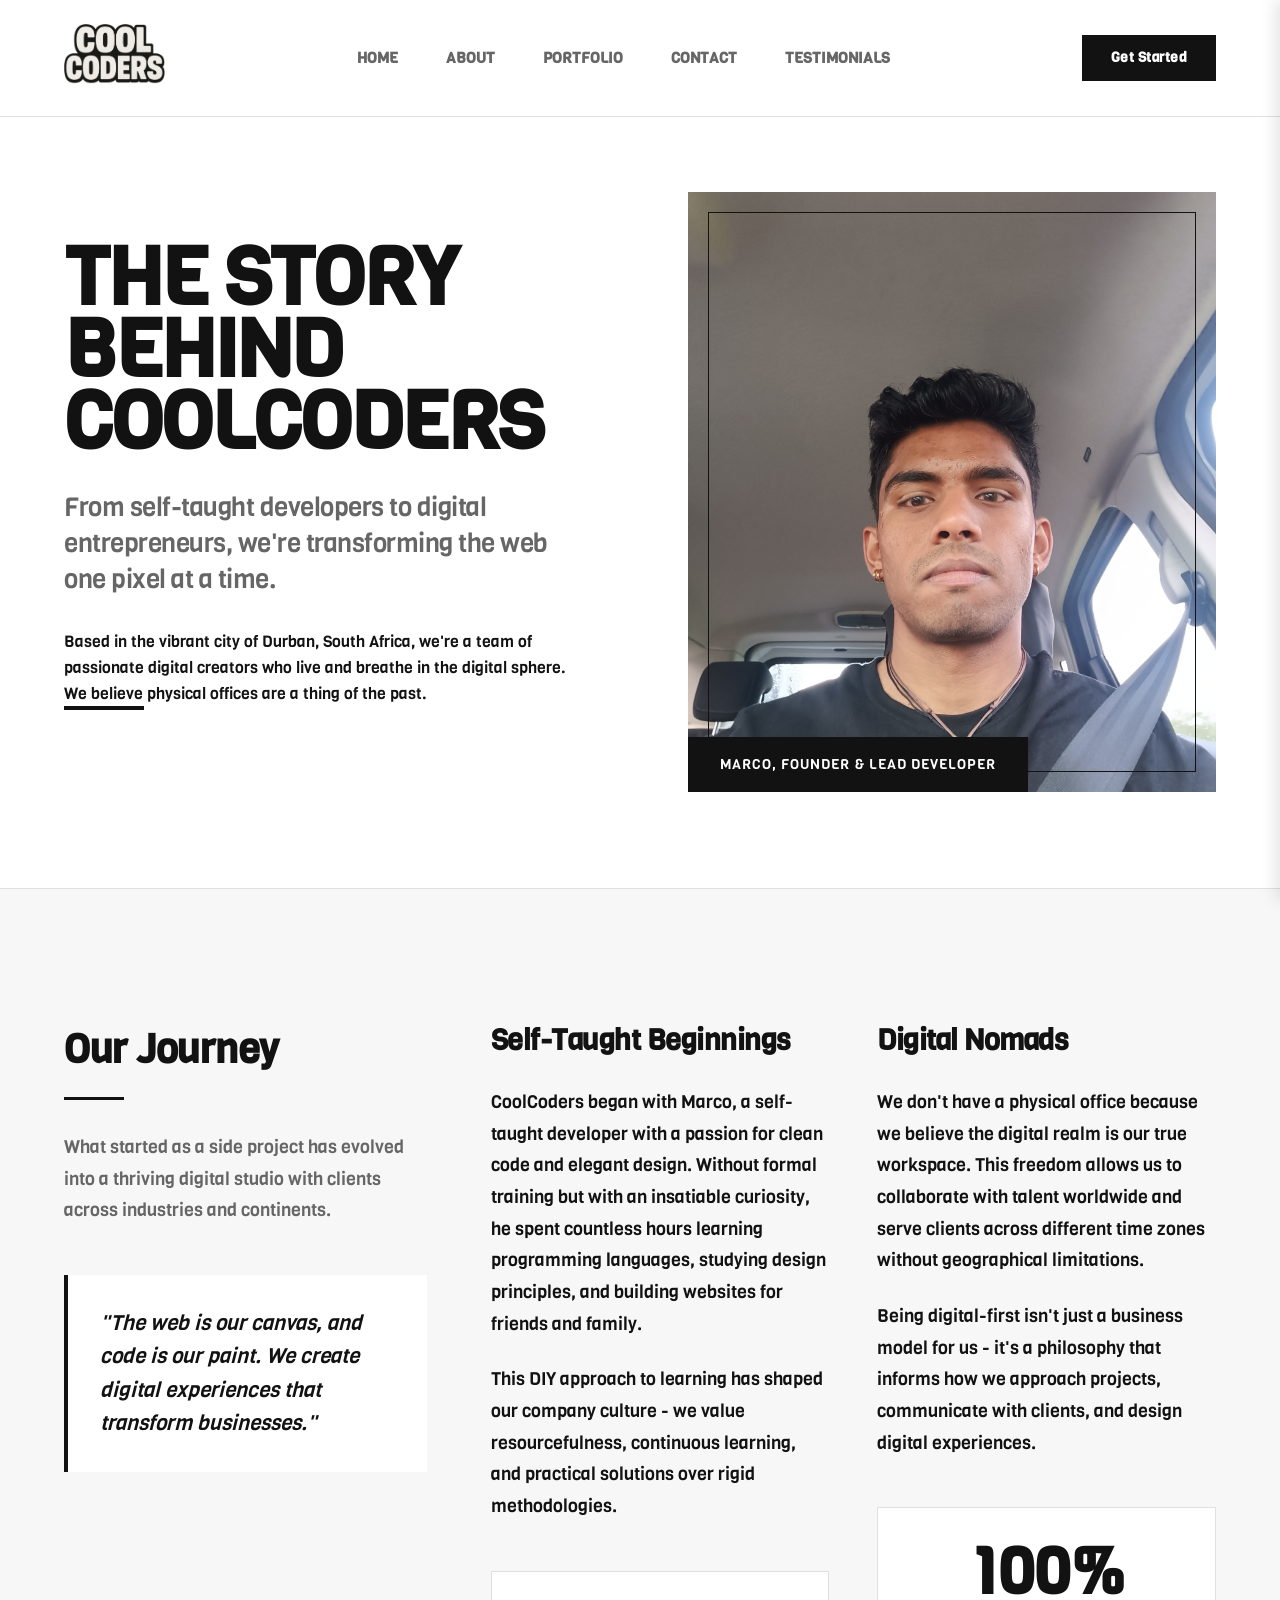
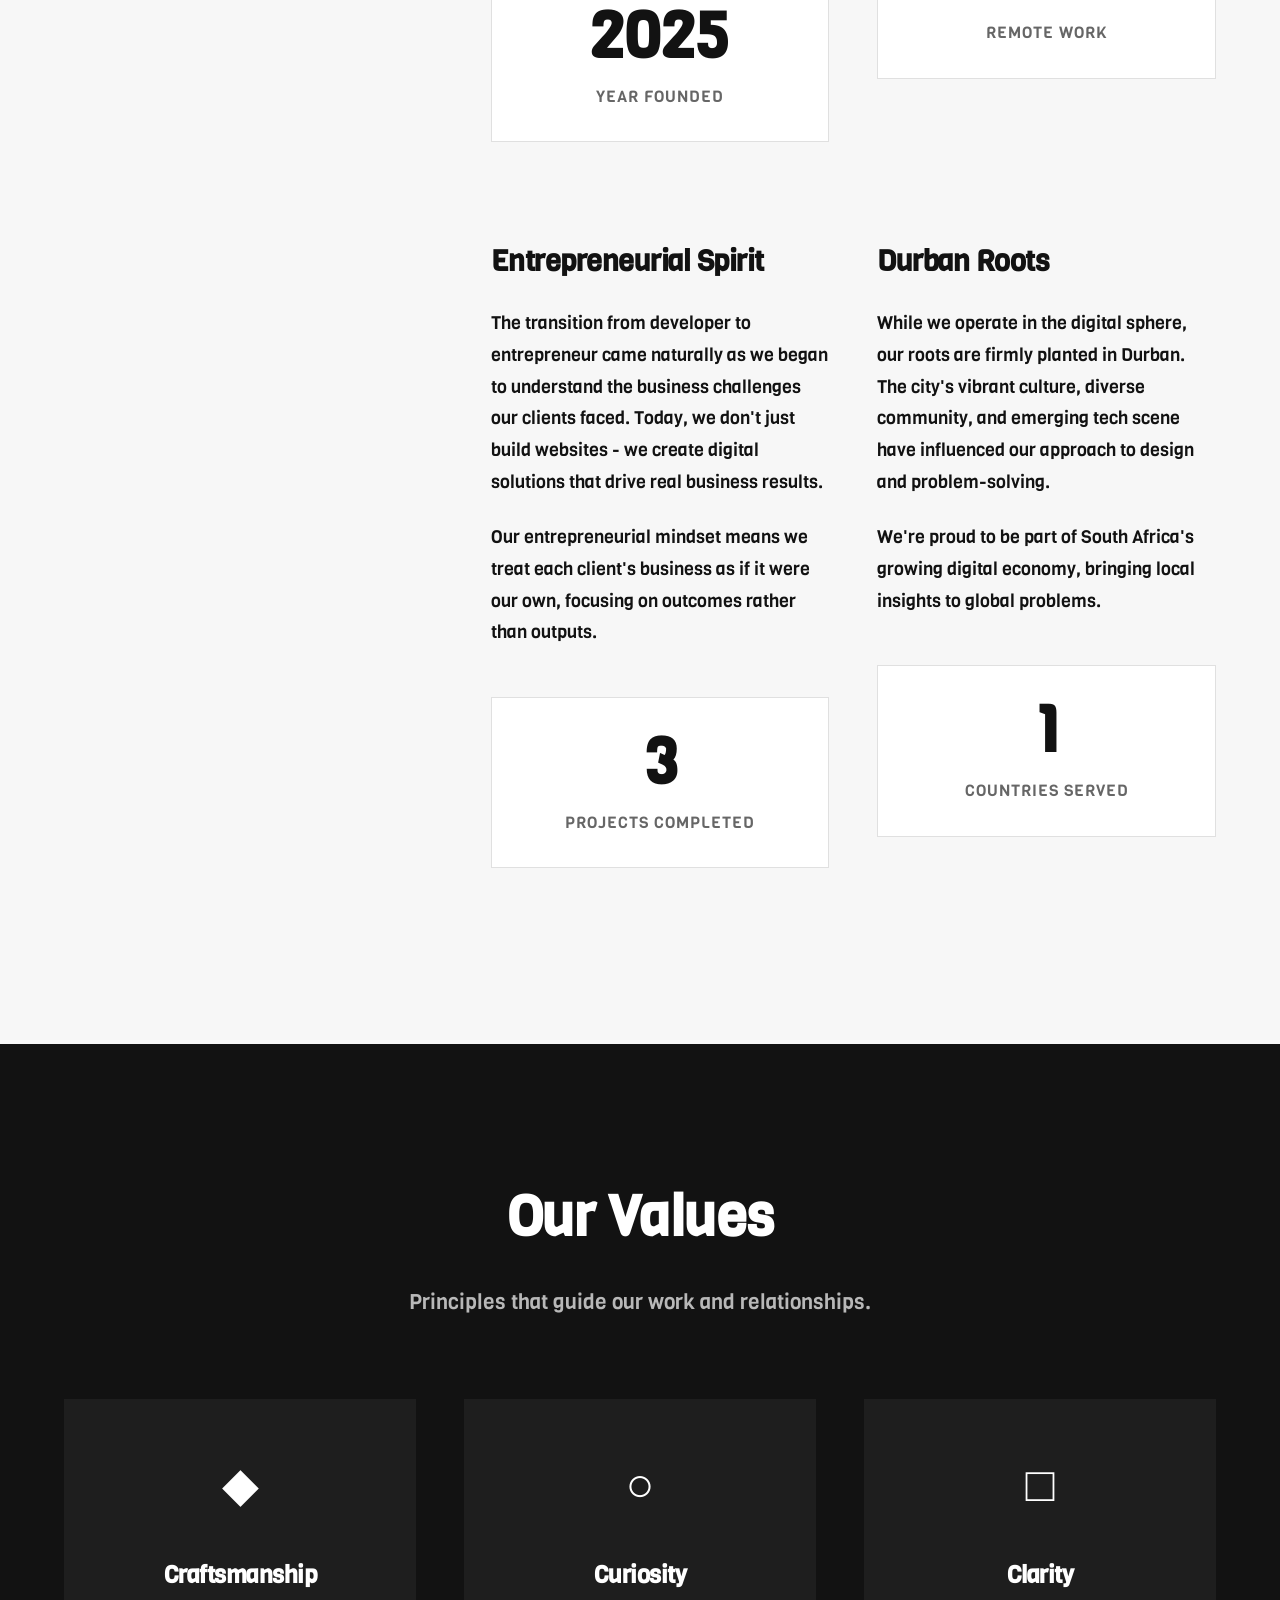
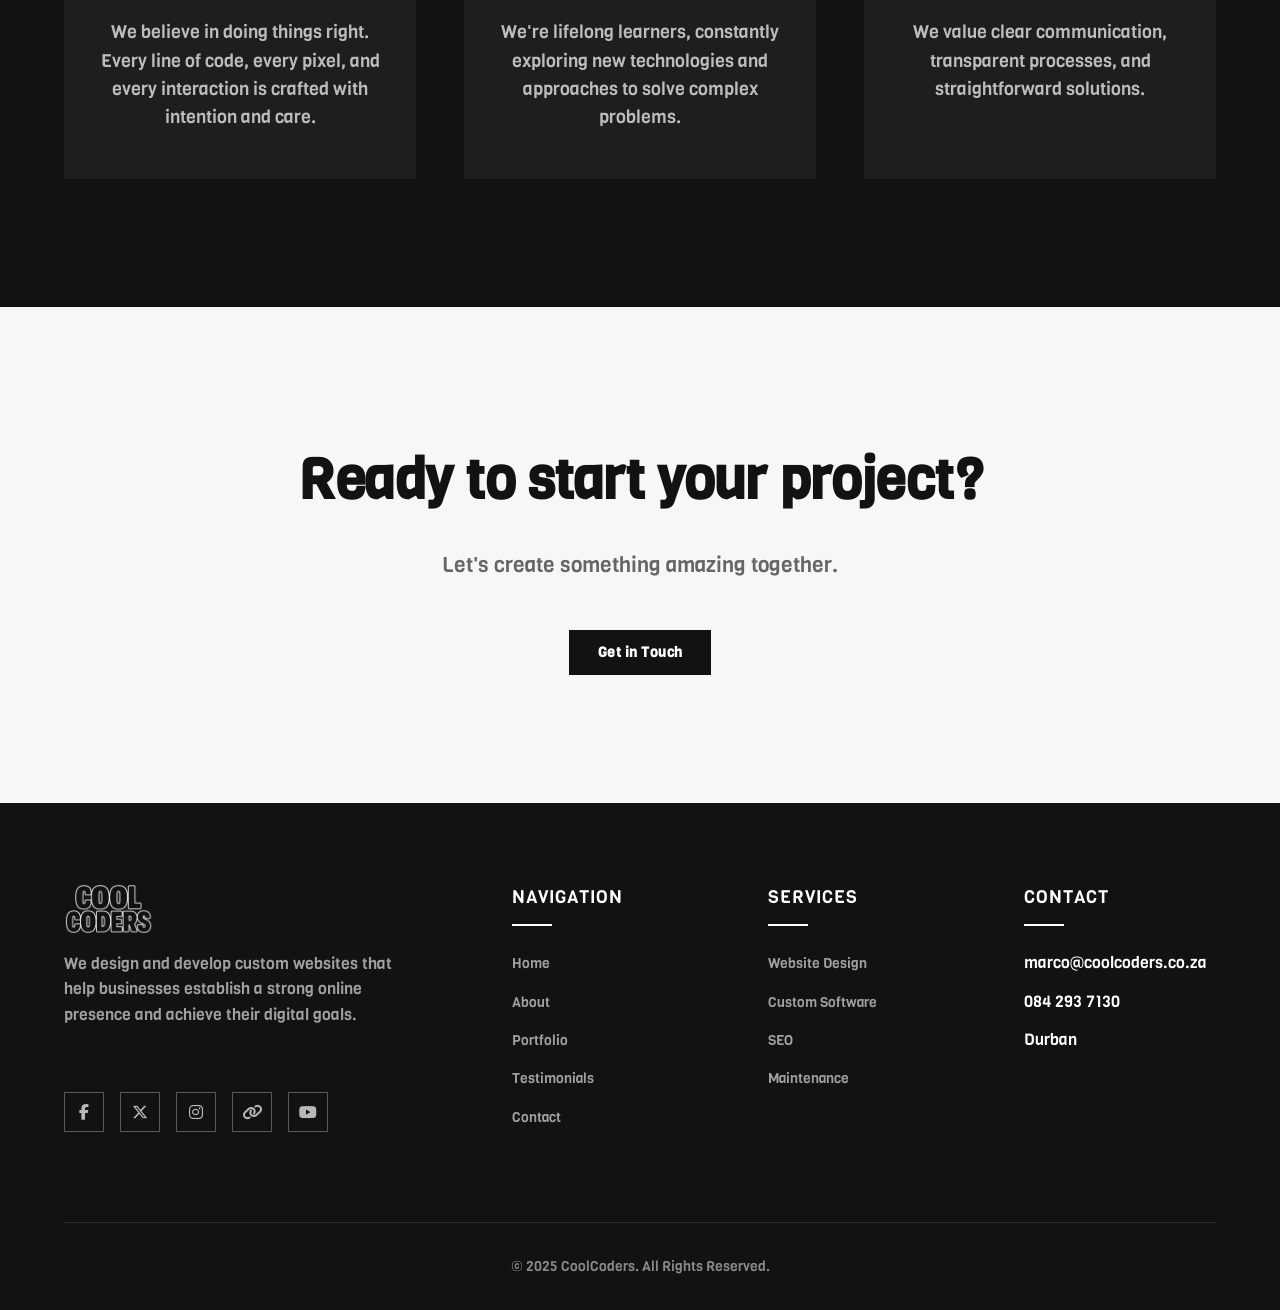
==== about/index.html @ 58405913 "added" ====
<!DOCTYPE html>
<html lang="en">
  <head>
    <link
      rel="stylesheet"
      href="https://cdnjs.cloudflare.com/ajax/libs/font-awesome/6.5.1/css/all.min.css"
    />
    <meta charset="UTF-8" />
    <meta name="viewport" content="width=device-width, initial-scale=1.0" />
    <!-- Title and Meta Tags -->
    <title>Coolcoders | Web Design, Software & Hosting in Durban</title>
    <meta
      name="description"
      content="Coolcoders is a Durban-based tech company offering website design, software development, web testing & hosting. Fast, local, reliable service."
    />
    <meta
      name="keywords"
      content="Durban web design, website developers Durban, software development KwaZulu-Natal, web hosting South Africa, web testing services"
    />

    <!-- Open Graph Tags for Social Sharing -->
    <meta
      property="og:title"
      content="Coolcoders | Web Design, Software & Hosting in Durban"
    />
    <meta
      property="og:description"
      content="Durban's all-in-one digital partner for websites, software, web testing, and reliable hosting. Get started with Coolcoders today."
    />
    <meta property="og:url" content="https://coolcoders.co.za" />
    <meta property="og:type" content="website" />
    <meta property="og:image" content="https://coolcoders.co.za/og-image.jpg" />
    <!-- Replace with actual image -->
    <link rel="stylesheet" href="/styles/about.css" />
    <link rel="stylesheet" href="/styles/navbar.css" />
    <link rel="preconnect" href="https://fonts.googleapis.com" />
    <link rel="preconnect" href="https://fonts.gstatic.com" crossorigin />
    <link
      href="https://fonts.googleapis.com/css2?family=Bungee+Tint&family=Michroma&family=Tourney:ital,wght@0,100..900;1,100..900&family=Viga&display=swap"
      rel="stylesheet"
    />
    <!-- JSON-LD Structured Data (Local Business Schema) -->
    <script type="application/ld+json">
      {
        "@context": "https://schema.org",
        "@type": "LocalBusiness",
        "name": "Coolcoders",
        "url": "https://www.coolcoders.co.za",
        "logo": "https://www.coolcoders.co.za/images/logo4.png",
        "image": "https://www.coolcoders.co.za/images/logo4.png",
        "description": "Coolcoders is a Durban-based digital agency offering web design, software development, web testing, and hosting services.",
        "address": {
          "@type": "PostalAddress",
          "addressLocality": "Durban",
          "addressRegion": "KwaZulu-Natal",
          "addressCountry": "ZA"
        },
        "contactPoint": {
          "@type": "ContactPoint",
          "telephone": "+27 84 293 7130",
          "contactType": "customer support"
        },
        "sameAs": [
          "https://www.facebook.com/coolcoders",
          "https://www.instagram.com/coolcoders"
        ]
      }
    </script>
  </head>
  <body class="tourney-section">
    <!-- Header -->
    <header>
      <div class="container">
        <nav>
          <a href="/">
            <img src="/images/logo_new.png" height="60px" width="auto" alt="" />
          </a>
          <ul class="nav-links">
            <li><a href="/">HOME</a></li>
            <li><a href="/about/">ABOUT</a></li>
            <li><a href="/portfolio/">PORTFOLIO</a></li>
            <li><a href="/contact/">CONTACT</a></li>
            <li><a href="/testimonials">TESTIMONIALS</a></li>
          </ul>
          <a href="/contact" class="btn">Get Started</a>
          <button class="mobile-nav-toggle" aria-label="Toggle navigation">
            <div class="hamburger">
              <span></span>
              <span></span>
              <span></span>
            </div>
          </button>
        </nav>
      </div>
      <div class="mobile-nav">
        <div class="mobile-nav-header">
          <img src="/images/logo_new.png" height="60px" width="auto" alt="" />
          <button
            class="mobile-nav-close"
            aria-label="Close navigation"
          ></button>
        </div>
        <ul class="mobile-nav-links">
          <li><a href="/">Home</a></li>
          <li><a href="/about/">About</a></li>
          <li><a href="/portfolio/">Portfolio</a></li>
          <li><a href="/contact/">Contact</a></li>
          <li><a href="/testimonials">Testimonials</a></li>
        </ul>
        <a href="/contact" class="btn">Get Started</a>
      </div>
      <div class="overlay"></div>
    </header>

    <!-- About Hero Section -->
    <section class="about-hero">
      <div class="container">
        <div class="about-hero-content">
          <div class="about-heading">
            <h1>The Story Behind CoolCoders</h1>
            <p class="about-intro">
              From self-taught developers to digital entrepreneurs, we're
              transforming the web one pixel at a time.
            </p>
            <p>
              Based in the vibrant city of Durban, South Africa, we're a team of
              passionate digital creators who live and breathe in the digital
              sphere. We believe physical offices are a thing of the past.
            </p>
          </div>
          <div class="about-image">
            <img src="/images/five.jpg" alt="Marco, founder of CoolCoders" />
            <div class="about-image-caption">
              Marco, Founder & Lead Developer
            </div>
          </div>
        </div>
      </div>
    </section>

    <!-- Story Section -->
    <section class="story">
      <div class="container">
        <div class="story-container">
          <div class="story-sidebar">
            <h2 class="sidebar-heading">Our Journey</h2>
            <p class="sidebar-text">
              What started as a side project has evolved into a thriving digital
              studio with clients across industries and continents.
            </p>
            <div class="sidebar-quote">
              "The web is our canvas, and code is our paint. We create digital
              experiences that transform businesses."
            </div>
          </div>
          <div class="story-content">
            <div class="story-block">
              <h3>Self-Taught Beginnings</h3>
              <p>
                CoolCoders began with Marco, a self-taught developer with a
                passion for clean code and elegant design. Without formal
                training but with an insatiable curiosity, he spent countless
                hours learning programming languages, studying design
                principles, and building websites for friends and family.
              </p>
              <p>
                This DIY approach to learning has shaped our company culture -
                we value resourcefulness, continuous learning, and practical
                solutions over rigid methodologies.
              </p>
              <div class="story-stat">
                <div class="stat-number">2025</div>
                <div class="stat-label">Year Founded</div>
              </div>
            </div>
            <div class="story-block">
              <h3>Digital Nomads</h3>
              <p>
                We don't have a physical office because we believe the digital
                realm is our true workspace. This freedom allows us to
                collaborate with talent worldwide and serve clients across
                different time zones without geographical limitations.
              </p>
              <p>
                Being digital-first isn't just a business model for us - it's a
                philosophy that informs how we approach projects, communicate
                with clients, and design digital experiences.
              </p>
              <div class="story-stat">
                <div class="stat-number">100%</div>
                <div class="stat-label">Remote Work</div>
              </div>
            </div>
            <div class="story-block">
              <h3>Entrepreneurial Spirit</h3>
              <p>
                The transition from developer to entrepreneur came naturally as
                we began to understand the business challenges our clients
                faced. Today, we don't just build websites - we create digital
                solutions that drive real business results.
              </p>
              <p>
                Our entrepreneurial mindset means we treat each client's
                business as if it were our own, focusing on outcomes rather than
                outputs.
              </p>
              <div class="story-stat">
                <div class="stat-number">3</div>
                <div class="stat-label">Projects Completed</div>
              </div>
            </div>
            <div class="story-block">
              <h3>Durban Roots</h3>
              <p>
                While we operate in the digital sphere, our roots are firmly
                planted in Durban. The city's vibrant culture, diverse
                community, and emerging tech scene have influenced our approach
                to design and problem-solving.
              </p>
              <p>
                We're proud to be part of South Africa's growing digital
                economy, bringing local insights to global problems.
              </p>
              <div class="story-stat">
                <div class="stat-number">1</div>
                <div class="stat-label">Countries Served</div>
              </div>
            </div>
          </div>
        </div>
      </div>
    </section>

    <!-- Team Section -->
    <!--     <section class="team">
      <div class="container">
        <div class="team-header">
          <h2>Meet Our Team</h2>
          <p>The creative minds behind our digital solutions.</p>
        </div>
        <div class="team-grid">
          <div class="team-member">
            <div class="member-image">
              <img
                src="/images/marco2.png"
                alt="Marco - Founder & Lead Developer"
              />
            </div>
            <h3 class="member-name">Marco</h3>
            <p class="member-role">Founder & Lead Developer</p>
            <p class="member-bio">
              A self-taught developer with a passion for clean code and
              minimalist design. Marco started coding at 16 and never looked
              back. When not building websites, he's exploring new technologies
              or mentoring aspiring developers.
            </p>
          </div>
          <div class="team-member">
            <div class="member-image">
              <img src="/images/girl.png" alt="Sarah - Design Director" />
            </div>
            <h3 class="member-name">Sarah AI</h3>
            <p class="member-role">Design Director</p>
            <p class="member-bio">
              With a background in print design and typography, Sarah brings
              editorial sensibilities to our digital projects. She believes that
              good design should be invisible and focuses on creating intuitive
              user experiences.
            </p>
          </div>
          <div class="team-member">
            <div class="member-image">
              <img src="/images/obo.png" alt="David - Project Manager" />
            </div>
            <h3 class="member-name">David AI</h3>
            <p class="member-role">Project Manager</p>
            <p class="member-bio">
              The organized mind keeping our projects on track. David's
              background in business administration and his technical knowledge
              make him the perfect bridge between our clients and development
              team.
            </p>
          </div>
        </div>
      </div>
    </section> -->

    <!-- Values Section -->
    <section class="values">
      <div class="container">
        <div class="values-header">
          <h2>Our Values</h2>
          <p>Principles that guide our work and relationships.</p>
        </div>
        <div class="values-grid">
          <div class="value-card">
            <div class="value-icon">◆</div>
            <h3 class="value-title">Craftsmanship</h3>
            <p class="value-desc">
              We believe in doing things right. Every line of code, every pixel,
              and every interaction is crafted with intention and care.
            </p>
          </div>
          <div class="value-card">
            <div class="value-icon">○</div>
            <h3 class="value-title">Curiosity</h3>
            <p class="value-desc">
              We're lifelong learners, constantly exploring new technologies and
              approaches to solve complex problems.
            </p>
          </div>
          <div class="value-card">
            <div class="value-icon">□</div>
            <h3 class="value-title">Clarity</h3>
            <p class="value-desc">
              We value clear communication, transparent processes, and
              straightforward solutions.
            </p>
          </div>
        </div>
      </div>
    </section>

    <!-- Contact CTA Section -->
    <section class="contact-cta">
      <div class="container">
        <h2>Ready to start your project?</h2>
        <p>Let's create something amazing together.</p>
        <a href="/contact/" class="btn">Get in Touch</a>
      </div>
    </section>

    <!-- Footer - Magazine Style -->
    <footer>
      <div class="container">
        <div class="footer-container">
          <div class="footer-about">
            <img
              src="/images/logo_new_alt.png"
              height="60px"
              width="auto"
              alt=""
            />
            <p>
              We design and develop custom websites that help businesses
              establish a strong online presence and achieve their digital
              goals.
            </p>
            <div class="social-links">
              <div class="social-links">
                <a
                  href="https://www.facebook.com/profile.php?id=61576913840290"
                  class="social-icon"
                >
                  <i class="fab fa-facebook-f"></i>
                </a>
                <a href="https://x.com/cool_coders" class="social-icon">
                  <i class="fab fa-x-twitter"></i>
                </a>
                <a
                  href="https://www.instagram.com/coolcoders.co.za/"
                  class="social-icon"
                >
                  <i class="fab fa-instagram"></i>
                </a>
                <a href="https://www.linktr.ee/coolcoders" class="social-icon">
                  <i class="fas fa-link"></i>
                </a>
                <a
                  href="https://www.youtube.com/@coolcoders"
                  class="social-icon"
                >
                  <i class="fab fa-youtube"></i>
                </a>
              </div>
            </div>
          </div>
          <div class="footer-nav">
            <h4 class="footer-heading">Navigation</h4>
            <ul class="footer-links">
              <li><a href="/">Home</a></li>
              <li><a href="/about/">About</a></li>
              <li><a href="/portfolio">Portfolio</a></li>
              <li><a href="/testimonials">Testimonials</a></li>
              <li><a href="/contact">Contact</a></li>
            </ul>
          </div>
          <div class="footer-services">
            <h4 class="footer-heading">Services</h4>
            <ul class="footer-links">
              <li><a href="/">Website Design</a></li>
              <li><a href="/">Custom Software</a></li>
              <li><a href="/">SEO</a></li>
              <li><a href="/">Maintenance</a></li>
            </ul>
          </div>
          <div class="footer-contact">
            <h4 class="footer-heading">Contact</h4>
            <ul class="footer-links">
              <li>marco@coolcoders.co.za</li>
              <li>084 293 7130</li>
              <li>Durban</li>
            </ul>
          </div>
        </div>
        <div class="copyright">
          &copy; 2025 CoolCoders. All Rights Reserved.
        </div>
      </div>
    </footer>
    <script src="/scripts/navbar.js"></script>
  </body>
</html>
---- styles/about.css ----
:root {
  --black: #121212;
  --dark-gray: #222222;
  --medium-gray: #666666;
  --light-gray: #e0e0e0;
  --off-white: #f7f7f7;
  --white: #ffffff;
  --accent: #333333;
}

.tourney-section {
  font-family: "Viga", sans-serif;
  font-optical-sizing: auto;
  font-weight: 400; /* Example weight */
  font-style: normal;
  font-variation-settings: "wdth" 100;
}

* {
  margin: 0;
  padding: 0;
  box-sizing: border-box;
}

body {
  background-color: var(--white);
  color: var(--black);
  line-height: 1.6;
  font-weight: 400;
}

.container {
  width: 90%;
  max-width: 1300px;
  margin: 0 auto;
}

/* Typography */
h1,
h2,
h3,
h4,
h5,
h6 {
  font-weight: 700;
  letter-spacing: -0.5px;
}

/* Header Styles */
header {
  padding: 1.5rem 0;
  background-color: var(--white);
  position: fixed;
  width: 100%;
  top: 0;
  z-index: 1000;
  border-bottom: 1px solid var(--light-gray);
}

nav {
  display: flex;
  justify-content: space-between;
  align-items: center;
}

.logo {
  font-size: 1.8rem;
  font-weight: 600;
  color: var(--black);
  text-decoration: none;
  letter-spacing: -1px;
}

.logo span {
  color: var(--medium-gray);
}

.nav-links {
  display: flex;
  list-style: none;
  gap: 3rem;
}

.nav-links a {
  text-decoration: none;
  color: var(--medium-gray);
  font-weight: 600;
  font-size: 0.95rem;
  transition: color 0.2s;
}

.nav-links a:hover {
  color: var(--black);
}

.btn {
  display: inline-block;
  padding: 0.7rem 1.8rem;
  background-color: var(--black);
  color: var(--white);
  border: none;
  font-size: 0.9rem;
  letter-spacing: 0.5px;
  cursor: pointer;
  font-weight: 600;
  transition: all 0.3s;
  text-decoration: none;
}

.btn:hover {
  background-color: var(--dark-gray);
}

/* About Hero Section */
.about-hero {
  padding: 12rem 0 6rem;
  background-color: var(--white);
  border-bottom: 1px solid var(--light-gray);
}

.about-hero-content {
  display: grid;
  grid-template-columns: 1fr 1fr;
  gap: 6rem;
  align-items: center;
}

.about-heading {
  position: relative;
}

.about-heading h1 {
  font-size: 5rem;
  line-height: 0.9;
  margin-bottom: 2rem;
  letter-spacing: -2px;
  text-transform: uppercase;
}

.about-heading:after {
  content: "";
  display: block;
  width: 80px;
  height: 4px;
  background-color: var(--black);
  margin-bottom: 2rem;
}

.about-intro {
  font-size: 1.6rem;
  font-weight: 500;
  color: var(--medium-gray);
  margin-bottom: 2rem;
  line-height: 1.4;
  letter-spacing: -0.5px;
}

.about-image {
  width: 100%;
  height: 600px;
  background-color: var(--light-gray);
  position: relative;
}

.about-image img {
  width: 100%;
  height: 100%;
  object-fit: cover;
}

.about-image:before {
  content: "";
  position: absolute;
  top: 20px;
  right: 20px;
  bottom: 20px;
  left: 20px;
  border: 1px solid var(--black);
  z-index: 1;
  pointer-events: none;
}

.about-image-caption {
  position: absolute;
  bottom: 0;
  left: 0;
  background-color: var(--black);
  color: var(--white);
  padding: 1rem 2rem;
  font-size: 0.9rem;
  letter-spacing: 1px;
  text-transform: uppercase;
}

/* Story Section */
.story {
  padding: 8rem 0;
  background-color: var(--off-white);
}

.story-container {
  display: grid;
  grid-template-columns: 1fr 2fr;
  gap: 4rem;
}

.story-sidebar {
  position: relative;
}

.sidebar-heading {
  font-size: 2.5rem;
  margin-bottom: 2rem;
  position: relative;
}

.sidebar-heading:after {
  content: "";
  display: block;
  width: 60px;
  height: 3px;
  background-color: var(--black);
  margin-top: 1rem;
}

.sidebar-text {
  font-size: 1.1rem;
  color: var(--medium-gray);
  line-height: 1.8;
}

.sidebar-quote {
  margin-top: 3rem;
  padding: 2rem;
  background-color: var(--white);
  border-left: 4px solid var(--black);
  font-size: 1.3rem;
  font-style: italic;
  line-height: 1.6;
  position: relative;
}

.sidebar-quote:before {
  content: "";
  position: absolute;
  top: -0.5rem;
  left: 1rem;
  font-size: 5rem;
  color: var(--light-gray);
  font-family: "Viga", sans-serif;
  line-height: 1;
}

.story-content {
  display: grid;
  grid-template-columns: 1fr 1fr;
  gap: 3rem;
}

.story-block {
  margin-bottom: 3rem;
}

.story-block h3 {
  font-size: 1.8rem;
  margin-bottom: 1.5rem;
  letter-spacing: -0.5px;
}

.story-block p {
  font-size: 1.1rem;
  line-height: 1.8;
  margin-bottom: 1.5rem;
}

.story-stat {
  margin-top: 3rem;
  text-align: center;
  padding: 2rem;
  border: 1px solid var(--light-gray);
  background-color: var(--white);
}

.stat-number {
  font-size: 4rem;
  font-weight: 800;
  color: var(--black);
  line-height: 1;
  margin-bottom: 1rem;
}

.stat-label {
  font-size: 1rem;
  text-transform: uppercase;
  letter-spacing: 1px;
  color: var(--medium-gray);
}

/* Team Section */
.team {
  padding: 8rem 0;
  background-color: var(--white);
}

.team-header {
  text-align: center;
  margin-bottom: 5rem;
}

.team-header h2 {
  font-size: 3.5rem;
  margin-bottom: 1.5rem;
  letter-spacing: -1px;
}

.team-header p {
  font-size: 1.3rem;
  color: var(--medium-gray);
  max-width: 700px;
  margin: 0 auto;
}

.team-grid {
  display: grid;
  grid-template-columns: repeat(auto-fit, minmax(300px, 1fr));
  gap: 4rem;
}

.team-member {
  position: relative;
}

.member-image {
  width: 100%;
  height: 450px;
  background-color: var(--light-gray);
  margin-bottom: 2rem;
  position: relative;
}

.member-image img {
  width: 100%;
  height: 100%;
  object-fit: cover;
}

.member-name {
  font-size: 1.8rem;
  margin-bottom: 0.5rem;
}

.member-role {
  font-size: 1rem;
  color: var(--medium-gray);
  text-transform: uppercase;
  letter-spacing: 1px;
  margin-bottom: 1.5rem;
}

.member-bio {
  font-size: 1.1rem;
  color: var(--medium-gray);
  line-height: 1.6;
}

/* Values Section */
.values {
  padding: 8rem 0;
  background-color: var(--black);
  color: var(--white);
}

.values-header {
  text-align: center;
  margin-bottom: 5rem;
}

.values-header h2 {
  font-size: 3.5rem;
  color: var(--white);
  margin-bottom: 1.5rem;
}

.values-header p {
  color: rgba(255, 255, 255, 0.7);
  font-size: 1.3rem;
  max-width: 700px;
  margin: 0 auto;
}

.values-grid {
  display: grid;
  grid-template-columns: repeat(3, 1fr);
  gap: 3rem;
}

.value-card {
  text-align: center;
  padding: 3rem 2rem;
  background-color: rgba(255, 255, 255, 0.05);
  transition: transform 0.3s;
}

.value-card:hover {
  transform: translateY(-10px);
}

.value-icon {
  font-size: 3rem;
  margin-bottom: 2rem;
}

.value-title {
  font-size: 1.5rem;
  color: var(--white);
  margin-bottom: 1.5rem;
}

.value-desc {
  color: rgba(255, 255, 255, 0.7);
  font-size: 1.1rem;
  line-height: 1.6;
}

/* Contact CTA */
.contact-cta {
  padding: 8rem 0;
  background-color: var(--off-white);
  text-align: center;
}

.contact-cta h2 {
  font-size: 3.5rem;
  margin-bottom: 1.5rem;
}

.contact-cta p {
  font-size: 1.3rem;
  color: var(--medium-gray);
  max-width: 700px;
  margin: 0 auto 3rem;
}

/* Footer */
footer {
  background-color: var(--black);
  color: var(--white);
  padding: 5rem 0 2rem;
}

.footer-container {
  display: grid;
  grid-template-columns: 2fr 1fr 1fr 1fr;
  gap: 4rem;
}

.footer-logo {
  font-size: 1.8rem;
  font-weight: 600;
  color: var(--white);
  margin-bottom: 1.5rem;
  display: inline-block;
  text-decoration: none;
  letter-spacing: -1px;
}

.footer-logo span {
  color: var(--light-gray);
}

.footer-about p {
  color: rgba(255, 255, 255, 0.6);
  margin-bottom: 1.5rem;
  max-width: 350px;
}

.footer-heading {
  font-size: 1.1rem;
  margin-bottom: 1.5rem;
  color: var(--white);
  font-weight: 500;
  text-transform: uppercase;
  letter-spacing: 1px;
  position: relative;
}

.footer-heading:after {
  content: "";
  display: block;
  width: 40px;
  height: 2px;
  background-color: var(--white);
  margin-top: 0.8rem;
}

.footer-links {
  list-style: none;
}

.footer-links li {
  margin-bottom: 0.8rem;
}

.footer-links a {
  color: rgba(255, 255, 255, 0.6);
  text-decoration: none;
  transition: color 0.2s;
  font-size: 0.9rem;
}

.footer-links a:hover {
  color: var(--white);
}

.social-links {
  display: flex;
  gap: 1rem;
  margin-top: 2rem;
}

.social-icon {
  width: 40px;
  height: 40px;
  border: 1px solid rgba(255, 255, 255, 0.3);
  display: flex;
  align-items: center;
  justify-content: center;
  transition: all 0.3s;
  color: rgba(255, 255, 255, 0.7);
  text-decoration: none;
}

.social-icon:hover {
  background-color: var(--white);
  color: var(--black);
}

.copyright {
  text-align: center;
  margin-top: 5rem;
  padding-top: 2rem;
  border-top: 1px solid rgba(255, 255, 255, 0.1);
  font-size: 0.9rem;
  color: rgba(255, 255, 255, 0.5);
}

/* Responsive styles */
@media (max-width: 1200px) {
  .about-hero-content,
  .story-container {
    grid-template-columns: 1fr;
    gap: 4rem;
  }

  .story-content {
    grid-template-columns: 1fr;
  }

  .values-grid {
    grid-template-columns: 1fr 1fr;
  }
}

@media (max-width: 990px) {
  .about-heading h1 {
    font-size: 4rem;
  }

  .about-intro {
    font-size: 1.4rem;
  }

  .team-grid {
    grid-template-columns: 1fr 1fr;
  }

  .footer-container {
    grid-template-columns: 1fr 1fr;
    gap: 3rem;
  }
}

@media (max-width: 768px) {
  header {
    padding: 1rem 0;
  }

  .nav-links {
    display: none;
  }

  .about-hero {
    padding: 8rem 0 4rem;
  }

  .about-heading h1 {
    font-size: 3.5rem;
  }

  .values-grid {
    grid-template-columns: 1fr;
  }

  .team-grid {
    grid-template-columns: 1fr;
  }

  .story,
  .team,
  .values,
  .contact-cta {
    padding: 4rem 0;
  }

  .footer-container {
    grid-template-columns: 1fr;
    gap: 3rem;
  }
}
---- styles/navbar.css ----
/* Mobile Nav Styles - Enhanced with repositioned elements */
.mobile-nav-toggle {
    display: none;
    background: none;
    border: none;
    cursor: pointer;
    padding: 0;
    z-index: 100;
    position: relative;
  }
  
  .hamburger {
    display: flex;
    flex-direction: column;
    justify-content: space-between;
    width: 30px;
    height: 20px;
  }
  
  .hamburger span {
    display: block;
    height: 2px;
    width: 100%;
    background-color: var(--black);
    transition: all 0.3s ease-in-out;
  }
  
  .nav-active .hamburger span:nth-child(1) {
    transform: rotate(45deg) translate(5px, 6px);
  }
  
  .nav-active .hamburger span:nth-child(2) {
    opacity: 0;
  }
  
  .nav-active .hamburger span:nth-child(3) {
    transform: rotate(-45deg) translate(5px, -6px);
  }
  
  .mobile-nav {
    position: fixed;
    top: 0;
    right: -100%;
    width: 100%; /* Full width */
    height: 100%;
    background-color: var(--white);
    padding: 6rem 2rem 2rem;
    transition: right 0.3s ease-in-out;
    z-index: 1000;
    box-shadow: -5px 0 15px rgba(0, 0, 0, 0.1);
    overflow-y: auto;
  }
  
  .mobile-nav.active {
    right: 0;
  }
  
  .mobile-nav-header {
    position: absolute;
    top: 0;
    left: 0;
    width: 100%;
    padding: 1.5rem 2rem;
    display: flex;
    justify-content: space-between;
    align-items: center;
    border-bottom: 1px solid var(--light-gray);
    background-color: var(--white);
  }
  
  .mobile-nav-logo {
    font-size: 1.8rem;
    font-weight: 600;
    color: var(--black);
    text-decoration: none;
    letter-spacing: -1px;
  }
  
  .mobile-nav-logo span {
    color: var(--medium-gray);
  }
  
  .mobile-nav-close {
    background: none;
    border: none;
    cursor: pointer;
    padding: 0;
    width: 30px;
    height: 30px;
    position: relative;
  }
  
  .mobile-nav-close:before,
  .mobile-nav-close:after {
    content: "";
    position: absolute;
    width: 100%;
    height: 2px;
    background-color: var(--black);
    top: 50%;
    left: 0;
  }
  
  .mobile-nav-close:before {
    transform: rotate(45deg);
  }
  
  .mobile-nav-close:after {
    transform: rotate(-45deg);
  }
  
  .mobile-nav-links {
    list-style: none;
    margin-bottom: 2rem;
    padding-top: 1rem;
  }
  
  .mobile-nav-links li {
    margin-bottom: 0;
  }
  
  .mobile-nav-links li:nth-child(odd) a {
    background-color: var(--off-white);
    color: var(--black);
  }
  
  .mobile-nav-links li:nth-child(even) a {
    background-color: var(--white);
    color: var(--medium-gray);
  }
  
  .mobile-nav-links a {
    text-decoration: none;
    font-weight: 600;
    font-size: 1.5rem;
    display: block;
    padding: 1.2rem 2rem;
    border-bottom: 1px solid var(--light-gray);
    transition: all 0.3s;
    text-transform: uppercase;
    letter-spacing: 1px;
  }
  
  .mobile-nav-links a:hover {
    padding-left: 2.5rem;
    color: var(--black);
  }
  
  .mobile-nav .btn {
    display: block;
    width: 100%;
    text-align: center;
    margin-top: 2rem;
    padding: 1rem;
    font-size: 1.1rem;
  }
  
  .overlay {
    position: fixed;
    top: 0;
    left: 0;
    width: 100%;
    height: 100%;
    background-color: rgba(0, 0, 0, 0.5);
    z-index: 999;
    opacity: 0;
    visibility: hidden;
    transition: all 0.3s ease-in-out;
  }
  
  .overlay.active {
    opacity: 1;
    visibility: visible;
  }
  
  body.no-scroll {
    overflow: hidden;
  }
  
  /* Update responsive styles */
  @media (max-width: 768px) {
    .mobile-nav-toggle {
      display: block;
    }
    
    .nav-links, 
    header .btn {
      display: none;
    }
    
    nav {
      justify-content: space-between;
    }
  }
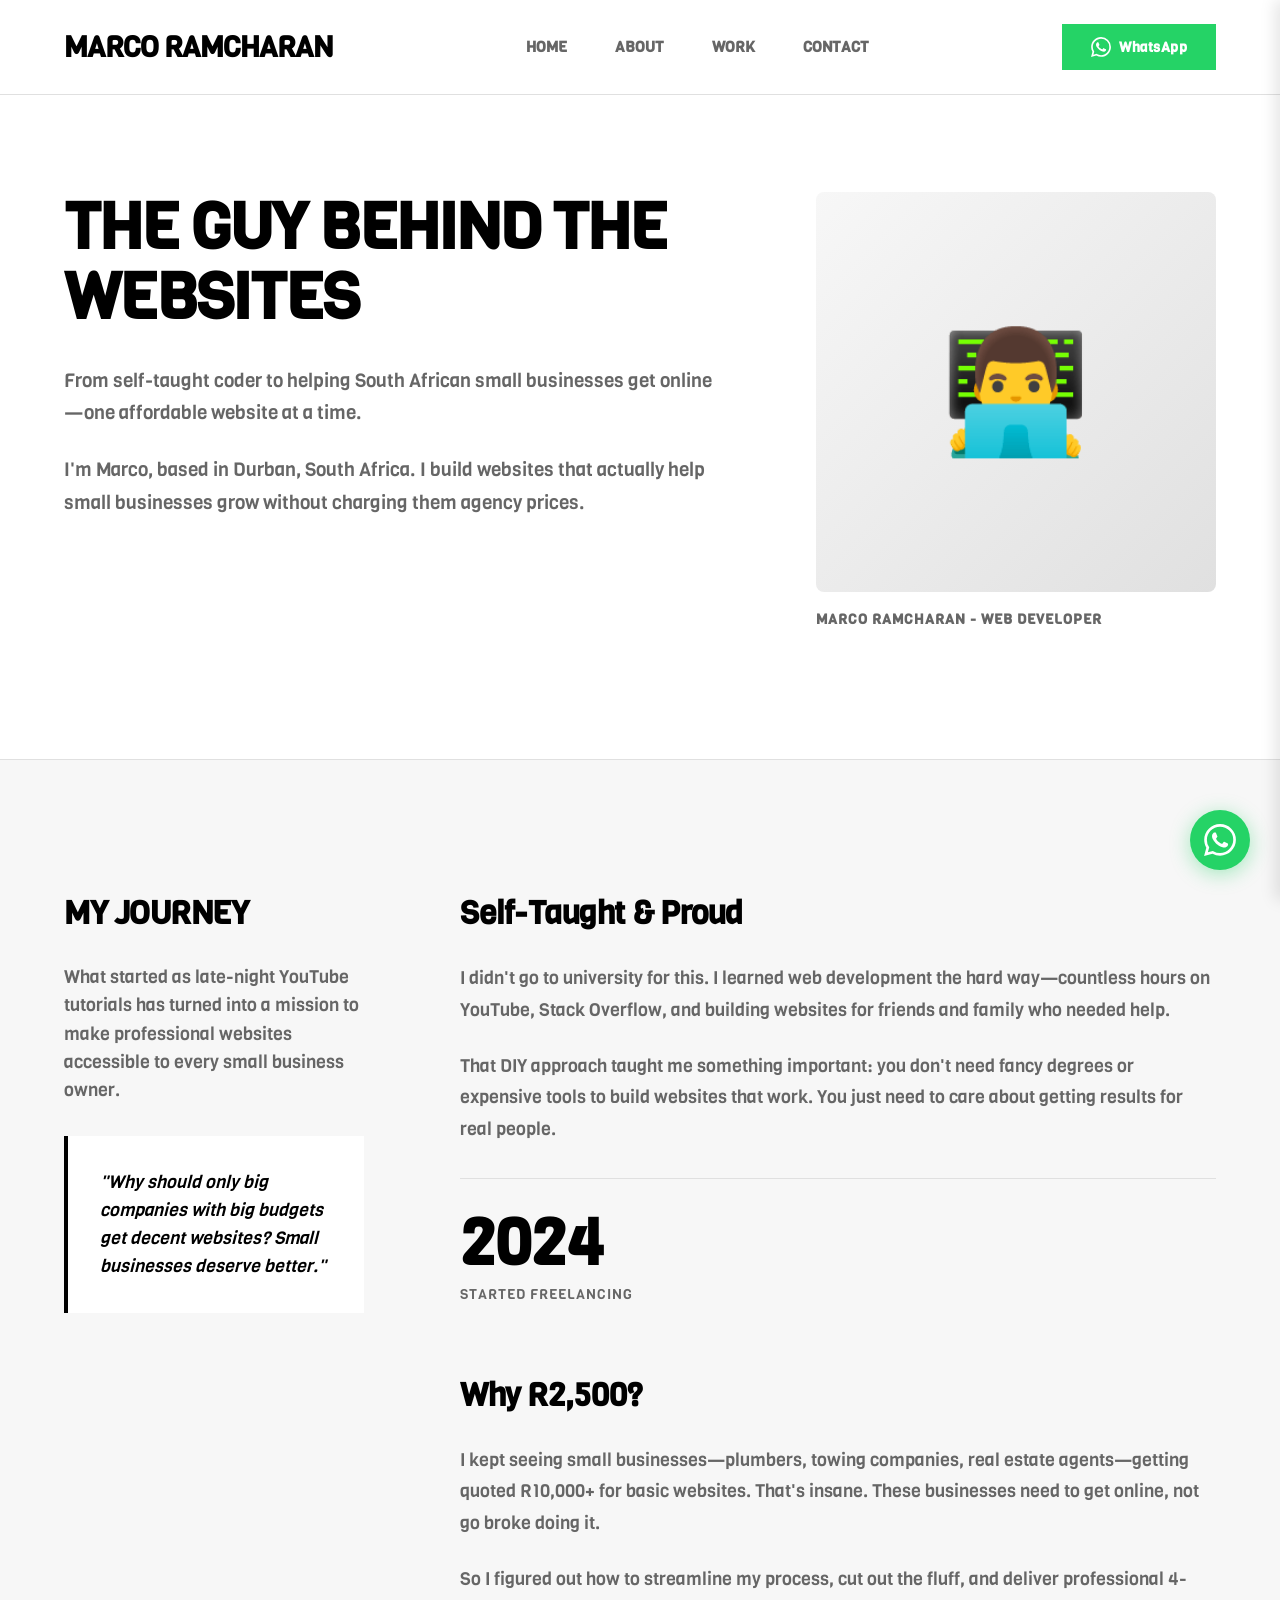
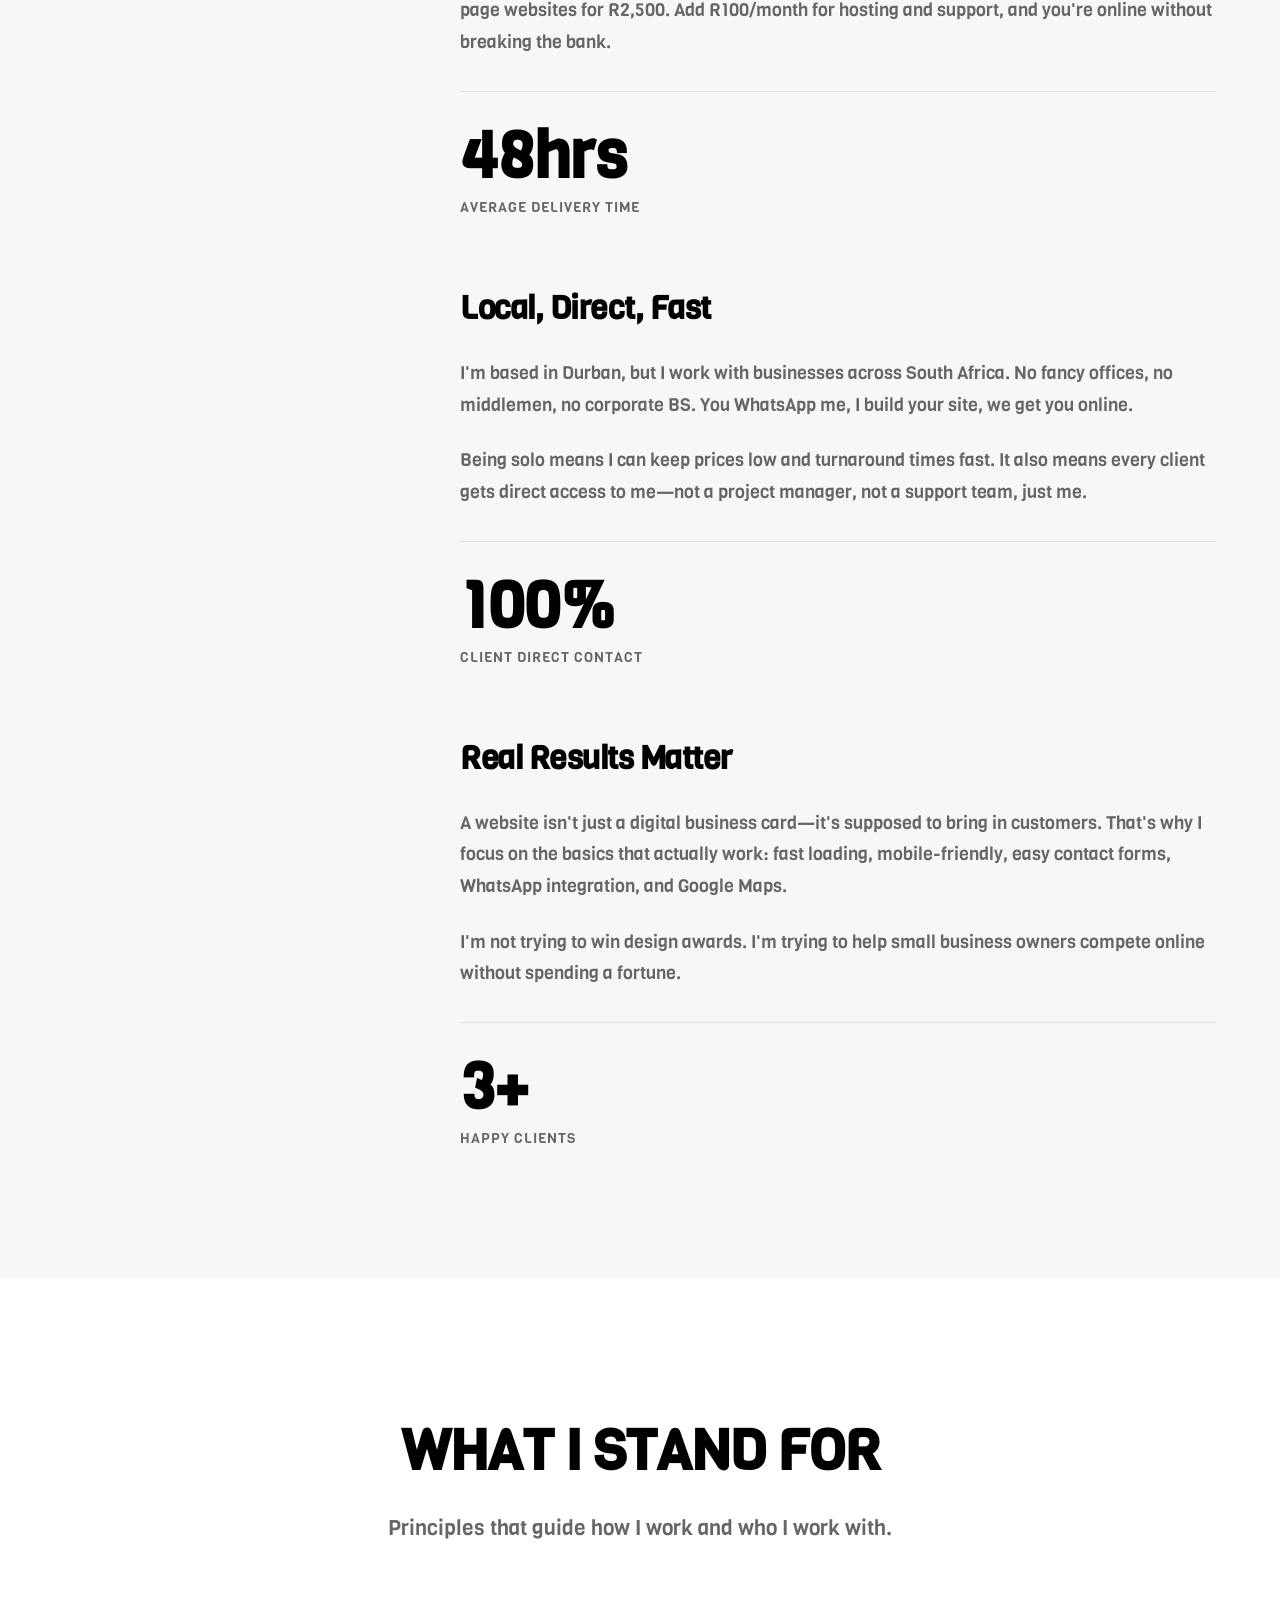
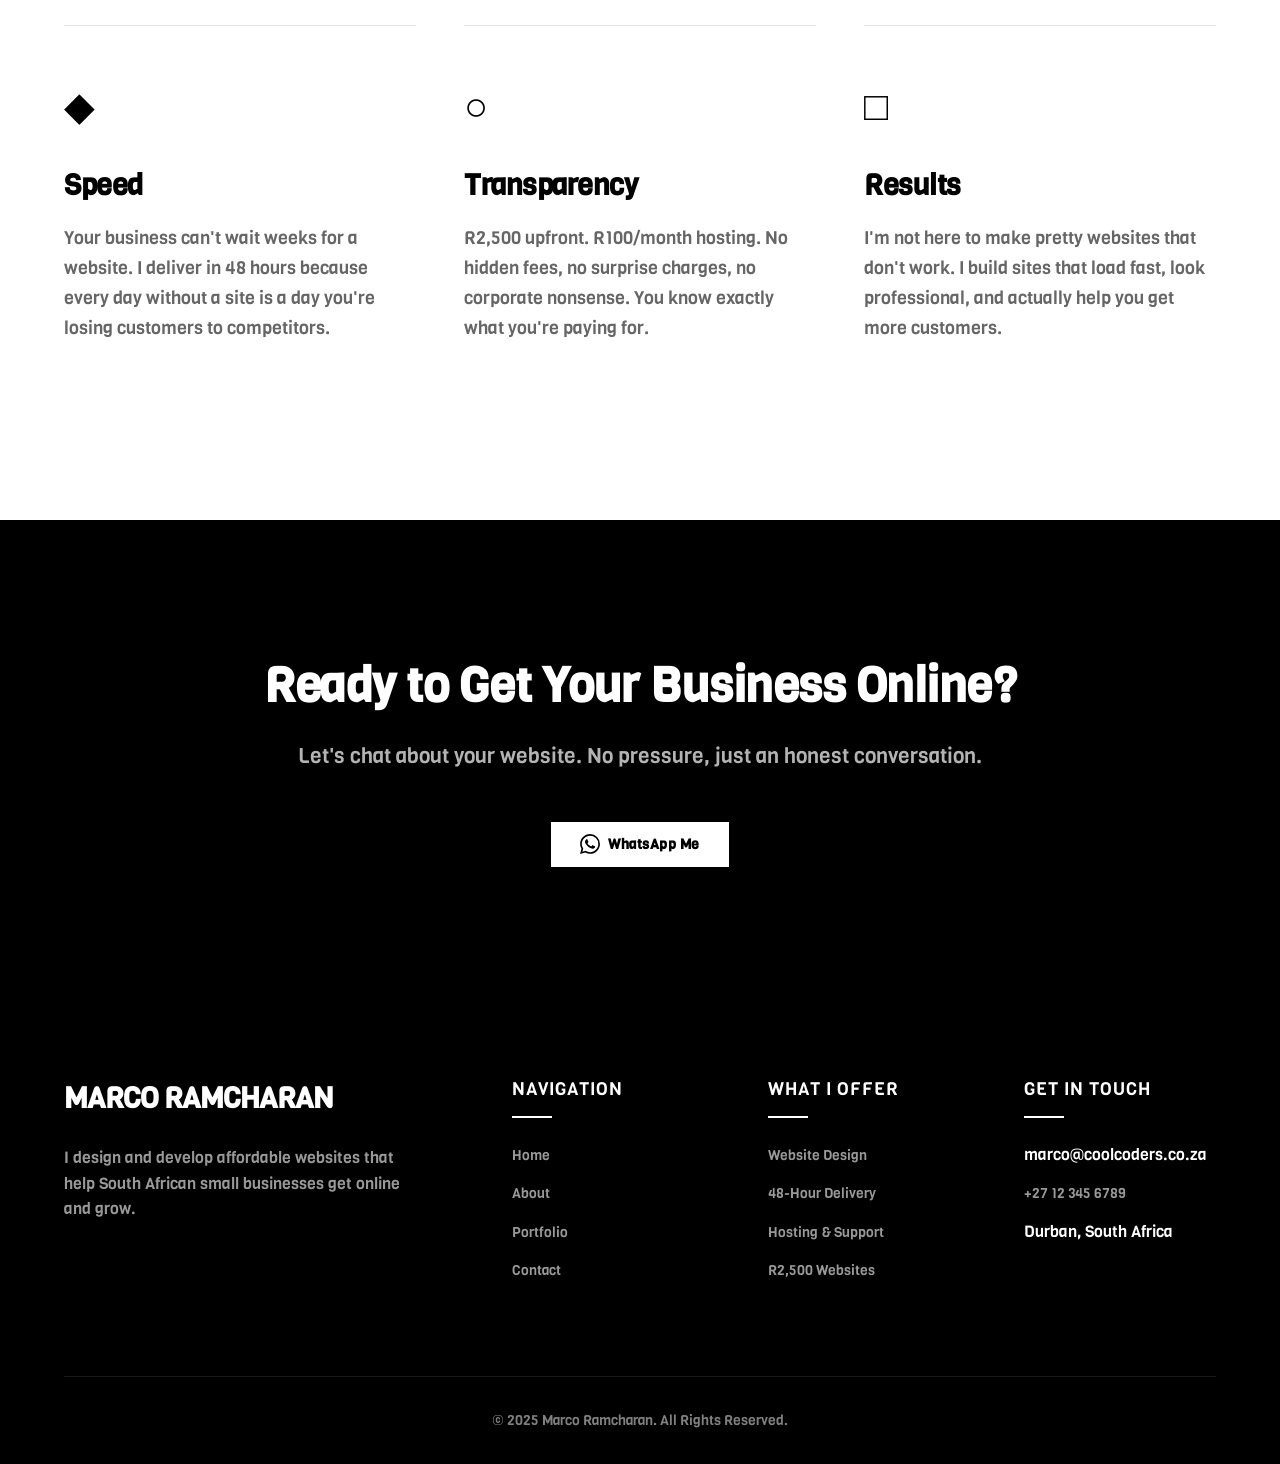
==== commit 82ea9100: "added" ====
--- a/about/index.html
+++ b/about/index.html
@@ -8,81 +8,780 @@
     <meta charset="UTF-8" />
     <meta name="viewport" content="width=device-width, initial-scale=1.0" />
     <!-- Title and Meta Tags -->
-    <title>Coolcoders | Web Design, Software & Hosting in Durban</title>
+    <title>About Marco Ramcharan | Affordable Websites for SA Businesses</title>
     <meta
       name="description"
-      content="Coolcoders is a Durban-based tech company offering website design, software development, web testing & hosting. Fast, local, reliable service."
+      content="Meet Marco Ramcharan - a self-taught web developer building affordable websites for South African small businesses. R2,500 websites + R100/month hosting."
     />
     <meta
       name="keywords"
-      content="Durban web design, website developers Durban, software development KwaZulu-Natal, web hosting South Africa, web testing services"
+      content="about Marco Ramcharan, web developer Durban, affordable websites South Africa"
     />
 
-    <!-- Open Graph Tags for Social Sharing -->
-    <meta
-      property="og:title"
-      content="Coolcoders | Web Design, Software & Hosting in Durban"
-    />
-    <meta
-      property="og:description"
-      content="Durban's all-in-one digital partner for websites, software, web testing, and reliable hosting. Get started with Coolcoders today."
-    />
-    <meta property="og:url" content="https://coolcoders.co.za" />
-    <meta property="og:type" content="website" />
-    <meta property="og:image" content="https://coolcoders.co.za/og-image.jpg" />
-    <!-- Replace with actual image -->
-    <link rel="stylesheet" href="/styles/about.css" />
-    <link rel="stylesheet" href="/styles/navbar.css" />
     <link rel="preconnect" href="https://fonts.googleapis.com" />
     <link rel="preconnect" href="https://fonts.gstatic.com" crossorigin />
     <link
       href="https://fonts.googleapis.com/css2?family=Bungee+Tint&family=Michroma&family=Tourney:ital,wght@0,100..900;1,100..900&family=Viga&display=swap"
       rel="stylesheet"
     />
-    <!-- JSON-LD Structured Data (Local Business Schema) -->
-    <script type="application/ld+json">
-      {
-        "@context": "https://schema.org",
-        "@type": "LocalBusiness",
-        "name": "Coolcoders",
-        "url": "https://www.coolcoders.co.za",
-        "logo": "https://www.coolcoders.co.za/images/logo4.png",
-        "image": "https://www.coolcoders.co.za/images/logo4.png",
-        "description": "Coolcoders is a Durban-based digital agency offering web design, software development, web testing, and hosting services.",
-        "address": {
-          "@type": "PostalAddress",
-          "addressLocality": "Durban",
-          "addressRegion": "KwaZulu-Natal",
-          "addressCountry": "ZA"
-        },
-        "contactPoint": {
-          "@type": "ContactPoint",
-          "telephone": "+27 84 293 7130",
-          "contactType": "customer support"
-        },
-        "sameAs": [
-          "https://www.facebook.com/coolcoders",
-          "https://www.instagram.com/coolcoders"
-        ]
-      }
-    </script>
+    
+    <style>
+:root {
+    --black: black;
+    --dark-gray: black;
+    --medium-gray: #666666;
+    --light-gray: #e0e0e0;
+    --off-white: #f7f7f7;
+    --white: #ffffff;
+    --whatsapp: #25D366;
+    --accent: black;
+}
+
+.tourney-section {
+    font-family: "Viga", sans-serif;
+    font-optical-sizing: auto;
+    font-weight: 400;
+    font-style: normal;
+    font-variation-settings: "wdth" 100;
+}
+
+* {
+    margin: 0;
+    padding: 0;
+    box-sizing: border-box;
+}
+
+body {
+    background-color: var(--white);
+    color: var(--black);
+    line-height: 1.6;
+    font-weight: 400;
+}
+
+.container {
+    width: 90%;
+    max-width: 1300px;
+    margin: 0 auto;
+}
+
+/* Typography */
+h1, h2, h3, h4, h5, h6 {
+    font-weight: 700;
+    letter-spacing: -0.5px;
+}
+
+/* Header Styles */
+header {
+    padding: 1.5rem 0;
+    background-color: var(--white);
+    position: fixed;
+    width: 100%;
+    top: 0;
+    z-index: 1000;
+    border-bottom: 1px solid var(--light-gray);
+}
+
+nav {
+    display: flex;
+    justify-content: space-between;
+    align-items: center;
+}
+
+.logo {
+    font-size: 1.8rem;
+    font-weight: 600;
+    color: var(--black);
+    text-decoration: none;
+    letter-spacing: -1px;
+}
+
+.nav-links {
+    display: flex;
+    list-style: none;
+    gap: 3rem;
+}
+
+.nav-links a {
+    text-decoration: none;
+    color: var(--medium-gray);
+    font-weight: 600;
+    font-size: 0.95rem;
+    transition: color 0.2s;
+}
+
+.nav-links a:hover {
+    color: var(--black);
+}
+
+.btn {
+    display: inline-block;
+    padding: 0.7rem 1.8rem;
+    background-color: var(--black);
+    color: var(--white);
+    border: none;
+    font-size: 0.9rem;
+    letter-spacing: 0.5px;
+    cursor: pointer;
+    font-weight: 600;
+    transition: all 0.3s;
+    text-decoration: none;
+}
+
+.btn:hover {
+    background-color: var(--dark-gray);
+}
+
+.btn-whatsapp {
+    background-color: var(--whatsapp);
+    display: inline-flex;
+    align-items: center;
+    gap: 8px;
+}
+
+.btn-whatsapp:hover {
+    background-color: #1fa855;
+}
+
+/* Floating WhatsApp Button */
+.whatsapp-float {
+    position: fixed;
+    bottom: 30px;
+    right: 30px;
+    width: 60px;
+    height: 60px;
+    background: var(--whatsapp);
+    border-radius: 50%;
+    display: flex;
+    align-items: center;
+    justify-content: center;
+    box-shadow: 0 4px 20px rgba(37, 211, 102, 0.4);
+    z-index: 1000;
+    cursor: pointer;
+    transition: transform 0.3s;
+    animation: pulse 2s infinite;
+    text-decoration: none;
+}
+
+.whatsapp-float:hover {
+    transform: scale(1.1);
+}
+
+@keyframes pulse {
+    0%, 100% {
+        box-shadow: 0 4px 20px rgba(37, 211, 102, 0.4);
+    }
+    50% {
+        box-shadow: 0 4px 30px rgba(37, 211, 102, 0.6);
+    }
+}
+
+/* About Hero Section */
+.about-hero {
+    padding: 12rem 0 8rem;
+    background-color: var(--white);
+    border-bottom: 1px solid var(--light-gray);
+}
+
+.about-hero-content {
+    display: grid;
+    grid-template-columns: 1fr 400px;
+    gap: 6rem;
+    align-items: start;
+}
+
+.about-heading h1 {
+    font-size: 4rem;
+    line-height: 1.1;
+    margin-bottom: 2rem;
+    color: var(--black);
+    text-transform: uppercase;
+    letter-spacing: -2px;
+}
+
+.about-intro {
+    font-size: 1.5rem;
+    color: var(--medium-gray);
+    margin-bottom: 2rem;
+    font-weight: 500;
+    line-height: 1.4;
+}
+
+.about-heading p {
+    font-size: 1.2rem;
+    color: var(--medium-gray);
+    margin-bottom: 1.5rem;
+    line-height: 1.7;
+}
+
+.about-image {
+    position: relative;
+}
+
+.about-image img {
+    width: 100%;
+    height: auto;
+    border-radius: 8px;
+}
+
+.about-image-caption {
+    margin-top: 1rem;
+    font-size: 0.9rem;
+    color: var(--medium-gray);
+    text-transform: uppercase;
+    letter-spacing: 1px;
+    font-weight: 600;
+}
+
+/* Story Section */
+.story {
+    padding: 8rem 0;
+    background-color: var(--off-white);
+}
+
+.story-container {
+    display: grid;
+    grid-template-columns: 300px 1fr;
+    gap: 6rem;
+}
+
+.story-sidebar {
+    position: sticky;
+    top: 8rem;
+    height: fit-content;
+}
+
+.sidebar-heading {
+    font-size: 2rem;
+    margin-bottom: 1.5rem;
+    color: var(--black);
+    text-transform: uppercase;
+}
+
+.sidebar-text {
+    font-size: 1.1rem;
+    color: var(--medium-gray);
+    margin-bottom: 2rem;
+    line-height: 1.6;
+}
+
+.sidebar-quote {
+    padding: 2rem;
+    background-color: var(--white);
+    border-left: 4px solid var(--black);
+    font-style: italic;
+    font-size: 1.1rem;
+    line-height: 1.6;
+    color: var(--black);
+}
+
+.story-content {
+    display: flex;
+    flex-direction: column;
+    gap: 4rem;
+}
+
+.story-block h3 {
+    font-size: 2rem;
+    margin-bottom: 1.5rem;
+    color: var(--black);
+}
+
+.story-block p {
+    font-size: 1.1rem;
+    color: var(--medium-gray);
+    margin-bottom: 1.5rem;
+    line-height: 1.8;
+}
+
+.story-stat {
+    margin-top: 2rem;
+    padding-top: 2rem;
+    border-top: 1px solid var(--light-gray);
+}
+
+.stat-number {
+    font-size: 4rem;
+    font-weight: 800;
+    color: var(--black);
+    line-height: 1;
+}
+
+.stat-label {
+    font-size: 0.9rem;
+    color: var(--medium-gray);
+    text-transform: uppercase;
+    letter-spacing: 1px;
+    margin-top: 0.5rem;
+}
+
+/* Values Section */
+.values {
+    padding: 8rem 0;
+    background-color: var(--white);
+}
+
+.values-header {
+    text-align: center;
+    margin-bottom: 5rem;
+}
+
+.values-header h2 {
+    font-size: 3.5rem;
+    color: var(--black);
+    margin-bottom: 1rem;
+    text-transform: uppercase;
+    letter-spacing: -1px;
+}
+
+.values-header p {
+    font-size: 1.3rem;
+    color: var(--medium-gray);
+}
+
+.values-grid {
+    display: grid;
+    grid-template-columns: repeat(3, 1fr);
+    gap: 3rem;
+}
+
+.value-card {
+    background-color: var(--white);
+    padding: 3rem 0;
+    border-top: 1px solid var(--light-gray);
+}
+
+.value-icon {
+    font-size: 2.5rem;
+    color: var(--black);
+    margin-bottom: 1.5rem;
+}
+
+.value-title {
+    font-size: 1.8rem;
+    margin-bottom: 1rem;
+    color: var(--black);
+}
+
+.value-desc {
+    font-size: 1.1rem;
+    color: var(--medium-gray);
+    line-height: 1.7;
+}
+
+/* Contact CTA Section */
+.contact-cta {
+    padding: 8rem 0;
+    background-color: var(--black);
+    color: var(--white);
+    text-align: center;
+}
+
+.contact-cta h2 {
+    font-size: 3rem;
+    margin-bottom: 1rem;
+    color: var(--white);
+}
+
+.contact-cta p {
+    font-size: 1.3rem;
+    color: rgba(255, 255, 255, 0.7);
+    margin-bottom: 3rem;
+}
+
+.contact-cta .btn {
+    background-color: var(--white);
+    color: var(--black);
+}
+
+.contact-cta .btn:hover {
+    background-color: var(--whatsapp);
+    color: var(--white);
+}
+
+/* Footer */
+footer {
+    background-color: var(--black);
+    color: var(--white);
+    padding: 5rem 0 2rem;
+}
+
+.footer-container {
+    display: grid;
+    grid-template-columns: 2fr 1fr 1fr 1fr;
+    gap: 4rem;
+}
+
+.footer-logo {
+    font-size: 1.8rem;
+    font-weight: 600;
+    color: var(--white);
+    margin-bottom: 1.5rem;
+    display: inline-block;
+    text-decoration: none;
+    letter-spacing: -1px;
+}
+
+.footer-about p {
+    color: rgba(255, 255, 255, 0.6);
+    margin-bottom: 1.5rem;
+    max-width: 350px;
+}
+
+.footer-heading {
+    font-size: 1.1rem;
+    margin-bottom: 1.5rem;
+    color: var(--white);
+    font-weight: 500;
+    text-transform: uppercase;
+    letter-spacing: 1px;
+    position: relative;
+}
+
+.footer-heading:after {
+    content: "";
+    display: block;
+    width: 40px;
+    height: 2px;
+    background-color: var(--white);
+    margin-top: 0.8rem;
+}
+
+.footer-links {
+    list-style: none;
+}
+
+.footer-links li {
+    margin-bottom: 0.8rem;
+}
+
+.footer-links a {
+    color: rgba(255, 255, 255, 0.6);
+    text-decoration: none;
+    transition: color 0.2s;
+    font-size: 0.9rem;
+}
+
+.footer-links a:hover {
+    color: var(--white);
+}
+
+.social-links {
+    display: flex;
+    gap: 1rem;
+    margin-top: 2rem;
+}
+
+.social-icon {
+    width: 40px;
+    height: 40px;
+    border: 1px solid rgba(255, 255, 255, 0.3);
+    display: flex;
+    align-items: center;
+    justify-content: center;
+    transition: all 0.3s;
+    color: rgba(255, 255, 255, 0.7);
+    text-decoration: none;
+}
+
+.social-icon:hover {
+    background-color: var(--white);
+    color: var(--black);
+}
+
+.copyright {
+    text-align: center;
+    margin-top: 5rem;
+    padding-top: 2rem;
+    border-top: 1px solid rgba(255, 255, 255, 0.1);
+    font-size: 0.9rem;
+    color: rgba(255, 255, 255, 0.5);
+}
+
+/* Mobile Nav */
+.mobile-nav-toggle {
+    display: none;
+    background: none;
+    border: none;
+    cursor: pointer;
+    padding: 0;
+    z-index: 100;
+    position: relative;
+}
+
+.hamburger {
+    display: flex;
+    flex-direction: column;
+    justify-content: space-between;
+    width: 30px;
+    height: 20px;
+}
+
+.hamburger span {
+    display: block;
+    height: 2px;
+    width: 100%;
+    background-color: var(--black);
+    transition: all 0.3s ease-in-out;
+}
+
+.nav-active .hamburger span:nth-child(1) {
+    transform: rotate(45deg) translate(5px, 6px);
+}
+
+.nav-active .hamburger span:nth-child(2) {
+    opacity: 0;
+}
+
+.nav-active .hamburger span:nth-child(3) {
+    transform: rotate(-45deg) translate(5px, -6px);
+}
+
+.mobile-nav {
+    position: fixed;
+    top: 0;
+    right: -100%;
+    width: 100%;
+    height: 100%;
+    background-color: var(--white);
+    padding: 6rem 2rem 2rem;
+    transition: right 0.3s ease-in-out;
+    z-index: 1000;
+    box-shadow: -5px 0 15px rgba(0, 0, 0, 0.1);
+    overflow-y: auto;
+}
+
+.mobile-nav.active {
+    right: 0;
+}
+
+.mobile-nav-header {
+    position: absolute;
+    top: 0;
+    left: 0;
+    width: 100%;
+    padding: 1.5rem 2rem;
+    display: flex;
+    justify-content: space-between;
+    align-items: center;
+    border-bottom: 1px solid var(--light-gray);
+    background-color: var(--white);
+}
+
+.mobile-nav-logo {
+    font-size: 1.8rem;
+    font-weight: 600;
+    color: var(--black);
+    text-decoration: none;
+    letter-spacing: -1px;
+}
+
+.mobile-nav-close {
+    background: none;
+    border: none;
+    cursor: pointer;
+    padding: 0;
+    width: 30px;
+    height: 30px;
+    position: relative;
+}
+
+.mobile-nav-close:before,
+.mobile-nav-close:after {
+    content: "";
+    position: absolute;
+    width: 100%;
+    height: 2px;
+    background-color: var(--black);
+    top: 50%;
+    left: 0;
+}
+
+.mobile-nav-close:before {
+    transform: rotate(45deg);
+}
+
+.mobile-nav-close:after {
+    transform: rotate(-45deg);
+}
+
+.mobile-nav-links {
+    list-style: none;
+    margin-bottom: 2rem;
+    padding-top: 1rem;
+}
+
+.mobile-nav-links li {
+    margin-bottom: 0;
+}
+
+.mobile-nav-links li:nth-child(odd) a {
+    background-color: var(--off-white);
+    color: var(--black);
+}
+
+.mobile-nav-links li:nth-child(even) a {
+    background-color: var(--white);
+    color: var(--medium-gray);
+}
+
+.mobile-nav-links a {
+    text-decoration: none;
+    font-weight: 600;
+    font-size: 1.5rem;
+    display: block;
+    padding: 1.2rem 2rem;
+    border-bottom: 1px solid var(--light-gray);
+    transition: all 0.3s;
+    text-transform: uppercase;
+    letter-spacing: 1px;
+}
+
+.mobile-nav-links a:hover {
+    padding-left: 2.5rem;
+    color: var(--black);
+}
+
+.mobile-nav .btn {
+    display: block;
+    width: 100%;
+    text-align: center;
+    margin-top: 2rem;
+    padding: 1rem;
+    font-size: 1.1rem;
+}
+
+.overlay {
+    position: fixed;
+    top: 0;
+    left: 0;
+    width: 100%;
+    height: 100%;
+    background-color: rgba(0, 0, 0, 0.5);
+    z-index: 999;
+    opacity: 0;
+    visibility: hidden;
+    transition: all 0.3s ease-in-out;
+}
+
+.overlay.active {
+    opacity: 1;
+    visibility: visible;
+}
+
+body.no-scroll {
+    overflow: hidden;
+}
+
+/* Responsive */
+@media (max-width: 990px) {
+    .about-hero-content {
+        grid-template-columns: 1fr;
+        gap: 3rem;
+    }
+
+    .about-image {
+        max-width: 400px;
+        margin: 0 auto;
+    }
+
+    .story-container {
+        grid-template-columns: 1fr;
+        gap: 3rem;
+    }
+
+    .story-sidebar {
+        position: static;
+    }
+
+    .values-grid {
+        grid-template-columns: 1fr;
+    }
+
+    .footer-container {
+        grid-template-columns: 1fr 1fr;
+        gap: 3rem;
+    }
+}
+
+@media (max-width: 768px) {
+    .mobile-nav-toggle {
+        display: block;
+    }
+    
+    .nav-links, 
+    header .btn {
+        display: none;
+    }
+    
+    nav {
+        justify-content: space-between;
+    }
+    
+    header {
+        padding: 1rem 0;
+    }
+
+    .about-hero {
+        padding: 8rem 0 4rem;
+    }
+
+    .about-heading h1 {
+        font-size: 2.5rem;
+    }
+
+    .about-intro {
+        font-size: 1.2rem;
+    }
+
+    .story,
+    .values,
+    .contact-cta {
+        padding: 4rem 0;
+    }
+
+    .values-header h2 {
+        font-size: 2.5rem;
+    }
+
+    .contact-cta h2 {
+        font-size: 2rem;
+    }
+
+    .footer-container {
+        grid-template-columns: 1fr;
+        gap: 3rem;
+    }
+}
+
+@media (max-width: 480px) {
+    .about-heading h1 {
+        font-size: 2rem;
+    }
+
+    .stat-number {
+        font-size: 3rem;
+    }
+}
+    </style>
   </head>
   <body class="tourney-section">
     <!-- Header -->
     <header>
       <div class="container">
         <nav>
-          <a href="/">
-            <img src="/images/logo_new.png" height="60px" width="auto" alt="" />
-          </a>
+          <a href="/" class="logo">MARCO RAMCHARAN</a>
           <ul class="nav-links">
             <li><a href="/">HOME</a></li>
-            <li><a href="/about/">ABOUT</a></li>
-            <li><a href="/portfolio/">PORTFOLIO</a></li>
-            <li><a href="/contact/">CONTACT</a></li>
-            <li><a href="/testimonials">TESTIMONIALS</a></li>
+            <li><a href="/about">ABOUT</a></li>
+            <li><a href="/#portfolio">WORK</a></li>
+            <li><a href="/#contact">CONTACT</a></li>
           </ul>
-          <a href="/contact" class="btn">Get Started</a>
+          <a href="https://wa.me/27123456789" class="btn btn-whatsapp">
+            <svg width="20" height="20" viewBox="0 0 24 24" fill="currentColor">
+              <path d="M17.472 14.382c-.297-.149-1.758-.867-2.03-.967-.273-.099-.471-.148-.67.15-.197.297-.767.966-.94 1.164-.173.199-.347.223-.644.075-.297-.15-1.255-.463-2.39-1.475-.883-.788-1.48-1.761-1.653-2.059-.173-.297-.018-.458.13-.606.134-.133.298-.347.446-.52.149-.174.198-.298.298-.497.099-.198.05-.371-.025-.52-.075-.149-.669-1.612-.916-2.207-.242-.579-.487-.5-.669-.51-.173-.008-.371-.01-.57-.01-.198 0-.52.074-.792.372-.272.297-1.04 1.016-1.04 2.479 0 1.462 1.065 2.875 1.213 3.074.149.198 2.096 3.2 5.077 4.487.709.306 1.262.489 1.694.625.712.227 1.36.195 1.871.118.571-.085 1.758-.719 2.006-1.413.248-.694.248-1.289.173-1.413-.074-.124-.272-.198-.57-.347m-5.421 7.403h-.004a9.87 9.87 0 01-5.031-1.378l-.361-.214-3.741.982.998-3.648-.235-.374a9.86 9.86 0 01-1.51-5.26c.001-5.45 4.436-9.884 9.888-9.884 2.64 0 5.122 1.03 6.988 2.898a9.825 9.825 0 012.893 6.994c-.003 5.45-4.437 9.884-9.885 9.884m8.413-18.297A11.815 11.815 0 0012.05 0C5.495 0 .16 5.335.157 11.892c0 2.096.547 4.142 1.588 5.945L.057 24l6.305-1.654a11.882 11.882 0 005.683 1.448h.005c6.554 0 11.89-5.335 11.893-11.893a11.821 11.821 0 00-3.48-8.413z"/>
+            </svg>
+            WhatsApp
+          </a>
           <button class="mobile-nav-toggle" aria-label="Toggle navigation">
             <div class="hamburger">
               <span></span>
@@ -94,20 +793,21 @@
       </div>
       <div class="mobile-nav">
         <div class="mobile-nav-header">
-          <img src="/images/logo_new.png" height="60px" width="auto" alt="" />
-          <button
-            class="mobile-nav-close"
-            aria-label="Close navigation"
-          ></button>
+          <span class="mobile-nav-logo">MARCO RAMCHARAN</span>
+          <button class="mobile-nav-close" aria-label="Close navigation"></button>
         </div>
         <ul class="mobile-nav-links">
           <li><a href="/">Home</a></li>
-          <li><a href="/about/">About</a></li>
-          <li><a href="/portfolio/">Portfolio</a></li>
-          <li><a href="/contact/">Contact</a></li>
-          <li><a href="/testimonials">Testimonials</a></li>
+          <li><a href="/about">About</a></li>
+          <li><a href="/#portfolio">Work</a></li>
+          <li><a href="/#contact">Contact</a></li>
         </ul>
-        <a href="/contact" class="btn">Get Started</a>
+        <a href="https://wa.me/27123456789" class="btn btn-whatsapp">
+          <svg width="20" height="20" viewBox="0 0 24 24" fill="currentColor">
+            <path d="M17.472 14.382c-.297-.149-1.758-.867-2.03-.967-.273-.099-.471-.148-.67.15-.197.297-.767.966-.94 1.164-.173.199-.347.223-.644.075-.297-.15-1.255-.463-2.39-1.475-.883-.788-1.48-1.761-1.653-2.059-.173-.297-.018-.458.13-.606.134-.133.298-.347.446-.52.149-.174.198-.298.298-.497.099-.198.05-.371-.025-.52-.075-.149-.669-1.612-.916-2.207-.242-.579-.487-.5-.669-.51-.173-.008-.371-.01-.57-.01-.198 0-.52.074-.792.372-.272.297-1.04 1.016-1.04 2.479 0 1.462 1.065 2.875 1.213 3.074.149.198 2.096 3.2 5.077 4.487.709.306 1.262.489 1.694.625.712.227 1.36.195 1.871.118.571-.085 1.758-.719 2.006-1.413.248-.694.248-1.289.173-1.413-.074-.124-.272-.198-.57-.347m-5.421 7.403h-.004a9.87 9.87 0 01-5.031-1.378l-.361-.214-3.741.982.998-3.648-.235-.374a9.86 9.86 0 01-1.51-5.26c.001-5.45 4.436-9.884 9.888-9.884 2.64 0 5.122 1.03 6.988 2.898a9.825 9.825 0 012.893 6.994c-.003 5.45-4.437 9.884-9.885 9.884m8.413-18.297A11.815 11.815 0 0012.05 0C5.495 0 .16 5.335.157 11.892c0 2.096.547 4.142 1.588 5.945L.057 24l6.305-1.654a11.882 11.882 0 005.683 1.448h.005c6.554 0 11.89-5.335 11.893-11.893a11.821 11.821 0 00-3.48-8.413z"/>
+          </svg>
+          WhatsApp Me
+        </a>
       </div>
       <div class="overlay"></div>
     </header>
@@ -117,21 +817,20 @@
       <div class="container">
         <div class="about-hero-content">
           <div class="about-heading">
-            <h1>The Story Behind CoolCoders</h1>
+            <h1>The Guy Behind The Websites</h1>
             <p class="about-intro">
-              From self-taught developers to digital entrepreneurs, we're
-              transforming the web one pixel at a time.
+              From self-taught coder to helping South African small businesses get online—one affordable website at a time.
             </p>
             <p>
-              Based in the vibrant city of Durban, South Africa, we're a team of
-              passionate digital creators who live and breathe in the digital
-              sphere. We believe physical offices are a thing of the past.
+              I'm Marco, based in Durban, South Africa. I build websites that actually help small businesses grow without charging them agency prices.
             </p>
           </div>
           <div class="about-image">
-            <img src="/images/five.jpg" alt="Marco, founder of CoolCoders" />
+            <div style="width: 100%; height: 400px; background: linear-gradient(135deg, #f7f7f7, #e0e0e0); border-radius: 8px; display: flex; align-items: center; justify-content: center; font-size: 120px;">
+              👨‍💻
+            </div>
             <div class="about-image-caption">
-              Marco, Founder & Lead Developer
+              Marco Ramcharan - Web Developer
             </div>
           </div>
         </div>
@@ -143,87 +842,65 @@
       <div class="container">
         <div class="story-container">
           <div class="story-sidebar">
-            <h2 class="sidebar-heading">Our Journey</h2>
+            <h2 class="sidebar-heading">My Journey</h2>
             <p class="sidebar-text">
-              What started as a side project has evolved into a thriving digital
-              studio with clients across industries and continents.
+              What started as late-night YouTube tutorials has turned into a mission to make professional websites accessible to every small business owner.
             </p>
             <div class="sidebar-quote">
-              "The web is our canvas, and code is our paint. We create digital
-              experiences that transform businesses."
+              "Why should only big companies with big budgets get decent websites? Small businesses deserve better."
             </div>
           </div>
           <div class="story-content">
             <div class="story-block">
-              <h3>Self-Taught Beginnings</h3>
+              <h3>Self-Taught & Proud</h3>
               <p>
-                CoolCoders began with Marco, a self-taught developer with a
-                passion for clean code and elegant design. Without formal
-                training but with an insatiable curiosity, he spent countless
-                hours learning programming languages, studying design
-                principles, and building websites for friends and family.
+                I didn't go to university for this. I learned web development the hard way—countless hours on YouTube, Stack Overflow, and building websites for friends and family who needed help.
               </p>
               <p>
-                This DIY approach to learning has shaped our company culture -
-                we value resourcefulness, continuous learning, and practical
-                solutions over rigid methodologies.
+                That DIY approach taught me something important: you don't need fancy degrees or expensive tools to build websites that work. You just need to care about getting results for real people.
               </p>
               <div class="story-stat">
-                <div class="stat-number">2025</div>
-                <div class="stat-label">Year Founded</div>
+                <div class="stat-number">2024</div>
+                <div class="stat-label">Started Freelancing</div>
               </div>
             </div>
             <div class="story-block">
-              <h3>Digital Nomads</h3>
+              <h3>Why R2,500?</h3>
               <p>
-                We don't have a physical office because we believe the digital
-                realm is our true workspace. This freedom allows us to
-                collaborate with talent worldwide and serve clients across
-                different time zones without geographical limitations.
+                I kept seeing small businesses—plumbers, towing companies, real estate agents—getting quoted R10,000+ for basic websites. That's insane. These businesses need to get online, not go broke doing it.
               </p>
               <p>
-                Being digital-first isn't just a business model for us - it's a
-                philosophy that informs how we approach projects, communicate
-                with clients, and design digital experiences.
+                So I figured out how to streamline my process, cut out the fluff, and deliver professional 4-page websites for R2,500. Add R100/month for hosting and support, and you're online without breaking the bank.
+              </p>
+              <div class="story-stat">
+                <div class="stat-number">48hrs</div>
+                <div class="stat-label">Average Delivery Time</div>
+              </div>
+            </div>
+            <div class="story-block">
+              <h3>Local, Direct, Fast</h3>
+              <p>
+                I'm based in Durban, but I work with businesses across South Africa. No fancy offices, no middlemen, no corporate BS. You WhatsApp me, I build your site, we get you online.
+              </p>
+              <p>
+                Being solo means I can keep prices low and turnaround times fast. It also means every client gets direct access to me—not a project manager, not a support team, just me.
               </p>
               <div class="story-stat">
                 <div class="stat-number">100%</div>
-                <div class="stat-label">Remote Work</div>
+                <div class="stat-label">Client Direct Contact</div>
               </div>
             </div>
             <div class="story-block">
-              <h3>Entrepreneurial Spirit</h3>
+              <h3>Real Results Matter</h3>
               <p>
-                The transition from developer to entrepreneur came naturally as
-                we began to understand the business challenges our clients
-                faced. Today, we don't just build websites - we create digital
-                solutions that drive real business results.
+                A website isn't just a digital business card—it's supposed to bring in customers. That's why I focus on the basics that actually work: fast loading, mobile-friendly, easy contact forms, WhatsApp integration, and Google Maps.
               </p>
               <p>
-                Our entrepreneurial mindset means we treat each client's
-                business as if it were our own, focusing on outcomes rather than
-                outputs.
+                I'm not trying to win design awards. I'm trying to help small business owners compete online without spending a fortune.
               </p>
               <div class="story-stat">
-                <div class="stat-number">3</div>
-                <div class="stat-label">Projects Completed</div>
-              </div>
-            </div>
-            <div class="story-block">
-              <h3>Durban Roots</h3>
-              <p>
-                While we operate in the digital sphere, our roots are firmly
-                planted in Durban. The city's vibrant culture, diverse
-                community, and emerging tech scene have influenced our approach
-                to design and problem-solving.
-              </p>
-              <p>
-                We're proud to be part of South Africa's growing digital
-                economy, bringing local insights to global problems.
-              </p>
-              <div class="story-stat">
-                <div class="stat-number">1</div>
-                <div class="stat-label">Countries Served</div>
+                <div class="stat-number">3+</div>
+                <div class="stat-label">Happy Clients</div>
               </div>
             </div>
           </div>
@@ -231,90 +908,33 @@
       </div>
     </section>
 
-    <!-- Team Section -->
-    <!--     <section class="team">
-      <div class="container">
-        <div class="team-header">
-          <h2>Meet Our Team</h2>
-          <p>The creative minds behind our digital solutions.</p>
-        </div>
-        <div class="team-grid">
-          <div class="team-member">
-            <div class="member-image">
-              <img
-                src="/images/marco2.png"
-                alt="Marco - Founder & Lead Developer"
-              />
-            </div>
-            <h3 class="member-name">Marco</h3>
-            <p class="member-role">Founder & Lead Developer</p>
-            <p class="member-bio">
-              A self-taught developer with a passion for clean code and
-              minimalist design. Marco started coding at 16 and never looked
-              back. When not building websites, he's exploring new technologies
-              or mentoring aspiring developers.
-            </p>
-          </div>
-          <div class="team-member">
-            <div class="member-image">
-              <img src="/images/girl.png" alt="Sarah - Design Director" />
-            </div>
-            <h3 class="member-name">Sarah AI</h3>
-            <p class="member-role">Design Director</p>
-            <p class="member-bio">
-              With a background in print design and typography, Sarah brings
-              editorial sensibilities to our digital projects. She believes that
-              good design should be invisible and focuses on creating intuitive
-              user experiences.
-            </p>
-          </div>
-          <div class="team-member">
-            <div class="member-image">
-              <img src="/images/obo.png" alt="David - Project Manager" />
-            </div>
-            <h3 class="member-name">David AI</h3>
-            <p class="member-role">Project Manager</p>
-            <p class="member-bio">
-              The organized mind keeping our projects on track. David's
-              background in business administration and his technical knowledge
-              make him the perfect bridge between our clients and development
-              team.
-            </p>
-          </div>
-        </div>
-      </div>
-    </section> -->
-
     <!-- Values Section -->
     <section class="values">
       <div class="container">
         <div class="values-header">
-          <h2>Our Values</h2>
-          <p>Principles that guide our work and relationships.</p>
+          <h2>What I Stand For</h2>
+          <p>Principles that guide how I work and who I work with.</p>
         </div>
         <div class="values-grid">
           <div class="value-card">
             <div class="value-icon">◆</div>
-            <h3 class="value-title">Craftsmanship</h3>
+            <h3 class="value-title">Speed</h3>
             <p class="value-desc">
-              We believe in doing things right. Every line of code, every pixel,
-              and every interaction is crafted with intention and care.
+              Your business can't wait weeks for a website. I deliver in 48 hours because every day without a site is a day you're losing customers to competitors.
             </p>
           </div>
           <div class="value-card">
             <div class="value-icon">○</div>
-            <h3 class="value-title">Curiosity</h3>
+            <h3 class="value-title">Transparency</h3>
             <p class="value-desc">
-              We're lifelong learners, constantly exploring new technologies and
-              approaches to solve complex problems.
+              R2,500 upfront. R100/month hosting. No hidden fees, no surprise charges, no corporate nonsense. You know exactly what you're paying for.
             </p>
           </div>
           <div class="value-card">
             <div class="value-icon">□</div>
-            <h3 class="value-title">Clarity</h3>
+            <h3 class="value-title">Results</h3>
             <p class="value-desc">
-              We value clear communication, transparent processes, and
-              straightforward solutions.
+              I'm not here to make pretty websites that don't work. I build sites that load fast, look professional, and actually help you get more customers.
             </p>
           </div>
         </div>
@@ -324,90 +944,98 @@
     <!-- Contact CTA Section -->
     <section class="contact-cta">
       <div class="container">
-        <h2>Ready to start your project?</h2>
-        <p>Let's create something amazing together.</p>
-        <a href="/contact/" class="btn">Get in Touch</a>
+        <h2>Ready to Get Your Business Online?</h2>
+        <p>Let's chat about your website. No pressure, just an honest conversation.</p>
+        <a href="https://wa.me/27123456789" class="btn btn-whatsapp">
+          <svg width="20" height="20" viewBox="0 0 24 24" fill="currentColor">
+            <path d="M17.472 14.382c-.297-.149-1.758-.867-2.03-.967-.273-.099-.471-.148-.67.15-.197.297-.767.966-.94 1.164-.173.199-.347.223-.644.075-.297-.15-1.255-.463-2.39-1.475-.883-.788-1.48-1.761-1.653-2.059-.173-.297-.018-.458.13-.606.134-.133.298-.347.446-.52.149-.174.198-.298.298-.497.099-.198.05-.371-.025-.52-.075-.149-.669-1.612-.916-2.207-.242-.579-.487-.5-.669-.51-.173-.008-.371-.01-.57-.01-.198 0-.52.074-.792.372-.272.297-1.04 1.016-1.04 2.479 0 1.462 1.065 2.875 1.213 3.074.149.198 2.096 3.2 5.077 4.487.709.306 1.262.489 1.694.625.712.227 1.36.195 1.871.118.571-.085 1.758-.719 2.006-1.413.248-.694.248-1.289.173-1.413-.074-.124-.272-.198-.57-.347m-5.421 7.403h-.004a9.87 9.87 0 01-5.031-1.378l-.361-.214-3.741.982.998-3.648-.235-.374a9.86 9.86 0 01-1.51-5.26c.001-5.45 4.436-9.884 9.888-9.884 2.64 0 5.122 1.03 6.988 2.898a9.825 9.825 0 012.893 6.994c-.003 5.45-4.437 9.884-9.885 9.884m8.413-18.297A11.815 11.815 0 0012.05 0C5.495 0 .16 5.335.157 11.892c0 2.096.547 4.142 1.588 5.945L.057 24l6.305-1.654a11.882 11.882 0 005.683 1.448h.005c6.554 0 11.89-5.335 11.893-11.893a11.821 11.821 0 00-3.48-8.413z"/>
+          </svg>
+          WhatsApp Me
+        </a>
       </div>
     </section>
 
-    <!-- Footer - Magazine Style -->
+    <!-- Footer -->
     <footer>
       <div class="container">
         <div class="footer-container">
           <div class="footer-about">
-            <img
-              src="/images/logo_new_alt.png"
-              height="60px"
-              width="auto"
-              alt=""
-            />
+            <span class="footer-logo">MARCO RAMCHARAN</span>
             <p>
-              We design and develop custom websites that help businesses
-              establish a strong online presence and achieve their digital
-              goals.
+              I design and develop affordable websites that help South African small businesses get online and grow.
             </p>
-            <div class="social-links">
-              <div class="social-links">
-                <a
-                  href="https://www.facebook.com/profile.php?id=61576913840290"
-                  class="social-icon"
-                >
-                  <i class="fab fa-facebook-f"></i>
-                </a>
-                <a href="https://x.com/cool_coders" class="social-icon">
-                  <i class="fab fa-x-twitter"></i>
-                </a>
-                <a
-                  href="https://www.instagram.com/coolcoders.co.za/"
-                  class="social-icon"
-                >
-                  <i class="fab fa-instagram"></i>
-                </a>
-                <a href="https://www.linktr.ee/coolcoders" class="social-icon">
-                  <i class="fas fa-link"></i>
-                </a>
-                <a
-                  href="https://www.youtube.com/@coolcoders"
-                  class="social-icon"
-                >
-                  <i class="fab fa-youtube"></i>
-                </a>
-              </div>
-            </div>
           </div>
           <div class="footer-nav">
             <h4 class="footer-heading">Navigation</h4>
             <ul class="footer-links">
               <li><a href="/">Home</a></li>
-              <li><a href="/about/">About</a></li>
-              <li><a href="/portfolio">Portfolio</a></li>
-              <li><a href="/testimonials">Testimonials</a></li>
-              <li><a href="/contact">Contact</a></li>
+              <li><a href="/about">About</a></li>
+              <li><a href="/#portfolio">Portfolio</a></li>
+              <li><a href="/#contact">Contact</a></li>
             </ul>
           </div>
           <div class="footer-services">
-            <h4 class="footer-heading">Services</h4>
+            <h4 class="footer-heading">What I Offer</h4>
             <ul class="footer-links">
-              <li><a href="/">Website Design</a></li>
-              <li><a href="/">Custom Software</a></li>
-              <li><a href="/">SEO</a></li>
-              <li><a href="/">Maintenance</a></li>
+              <li><a href="/#services">Website Design</a></li>
+              <li><a href="/#services">48-Hour Delivery</a></li>
+              <li><a href="/#services">Hosting & Support</a></li>
+              <li><a href="/#pricing">R2,500 Websites</a></li>
             </ul>
           </div>
           <div class="footer-contact">
-            <h4 class="footer-heading">Contact</h4>
+            <h4 class="footer-heading">Get in Touch</h4>
             <ul class="footer-links">
               <li>marco@coolcoders.co.za</li>
-              <li>084 293 7130</li>
-              <li>Durban</li>
+              <li><a href="https://wa.me/27123456789">+27 12 345 6789</a></li>
+              <li>Durban, South Africa</li>
             </ul>
           </div>
         </div>
         <div class="copyright">
-          &copy; 2025 CoolCoders. All Rights Reserved.
+          &copy; 2025 Marco Ramcharan. All Rights Reserved.
         </div>
       </div>
     </footer>
-    <script src="/scripts/navbar.js"></script>
+
+    <!-- Floating WhatsApp Button -->
+    <a href="https://wa.me/27123456789" class="whatsapp-float" aria-label="Contact on WhatsApp">
+      <svg width="32" height="32" viewBox="0 0 24 24" fill="white">
+        <path d="M17.472 14.382c-.297-.149-1.758-.867-2.03-.967-.273-.099-.471-.148-.67.15-.197.297-.767.966-.94 1.164-.173.199-.347.223-.644.075-.297-.15-1.255-.463-2.39-1.475-.883-.788-1.48-1.761-1.653-2.059-.173-.297-.018-.458.13-.606.134-.133.298-.347.446-.52.149-.174.198-.298.298-.497.099-.198.05-.371-.025-.52-.075-.149-.669-1.612-.916-2.207-.242-.579-.487-.5-.669-.51-.173-.008-.371-.01-.57-.01-.198 0-.52.074-.792.372-.272.297-1.04 1.016-1.04 2.479 0 1.462 1.065 2.875 1.213 3.074.149.198 2.096 3.2 5.077 4.487.709.306 1.262.489 1.694.625.712.227 1.36.195 1.871.118.571-.085 1.758-.719 2.006-1.413.248-.694.248-1.289.173-1.413-.074-.124-.272-.198-.57-.347m-5.421 7.403h-.004a9.87 9.87 0 01-5.031-1.378l-.361-.214-3.741.982.998-3.648-.235-.374a9.86 9.86 0 01-1.51-5.26c.001-5.45 4.436-9.884 9.888-9.884 2.64 0 5.122 1.03 6.988 2.898a9.825 9.825 0 012.893 6.994c-.003 5.45-4.437 9.884-9.885 9.884m8.413-18.297A11.815 11.815 0 0012.05 0C5.495 0 .16 5.335.157 11.892c0 2.096.547 4.142 1.588 5.945L.057 24l6.305-1.654a11.882 11.882 0 005.683 1.448h.005c6.554 0 11.89-5.335 11.893-11.893a11.821 11.821 0 00-3.48-8.413z"/>
+      </svg>
+    </a>
+
+    <script>
+      // Mobile Navigation
+      const mobileNavToggle = document.querySelector('.mobile-nav-toggle');
+      const mobileNav = document.querySelector('.mobile-nav');
+      const mobileNavClose = document.querySelector('.mobile-nav-close');
+      const overlay = document.querySelector('.overlay');
+      const body = document.body;
+
+      function openMobileNav() {
+        mobileNav.classList.add('active');
+        overlay.classList.add('active');
+        body.classList.add('no-scroll');
+        mobileNavToggle.classList.add('nav-active');
+      }
+
+      function closeMobileNav() {
+        mobileNav.classList.remove('active');
+        overlay.classList.remove('active');
+        body.classList.remove('no-scroll');
+        mobileNavToggle.classList.remove('nav-active');
+      }
+
+      mobileNavToggle.addEventListener('click', openMobileNav);
+      mobileNavClose.addEventListener('click', closeMobileNav);
+      overlay.addEventListener('click', closeMobileNav);
+
+      // Close mobile nav when clicking on a link
+      const mobileNavLinks = document.querySelectorAll('.mobile-nav-links a');
+      mobileNavLinks.forEach(link => {
+        link.addEventListener('click', closeMobileNav);
+      });
+    </script>
   </body>
-</html>
+</html>
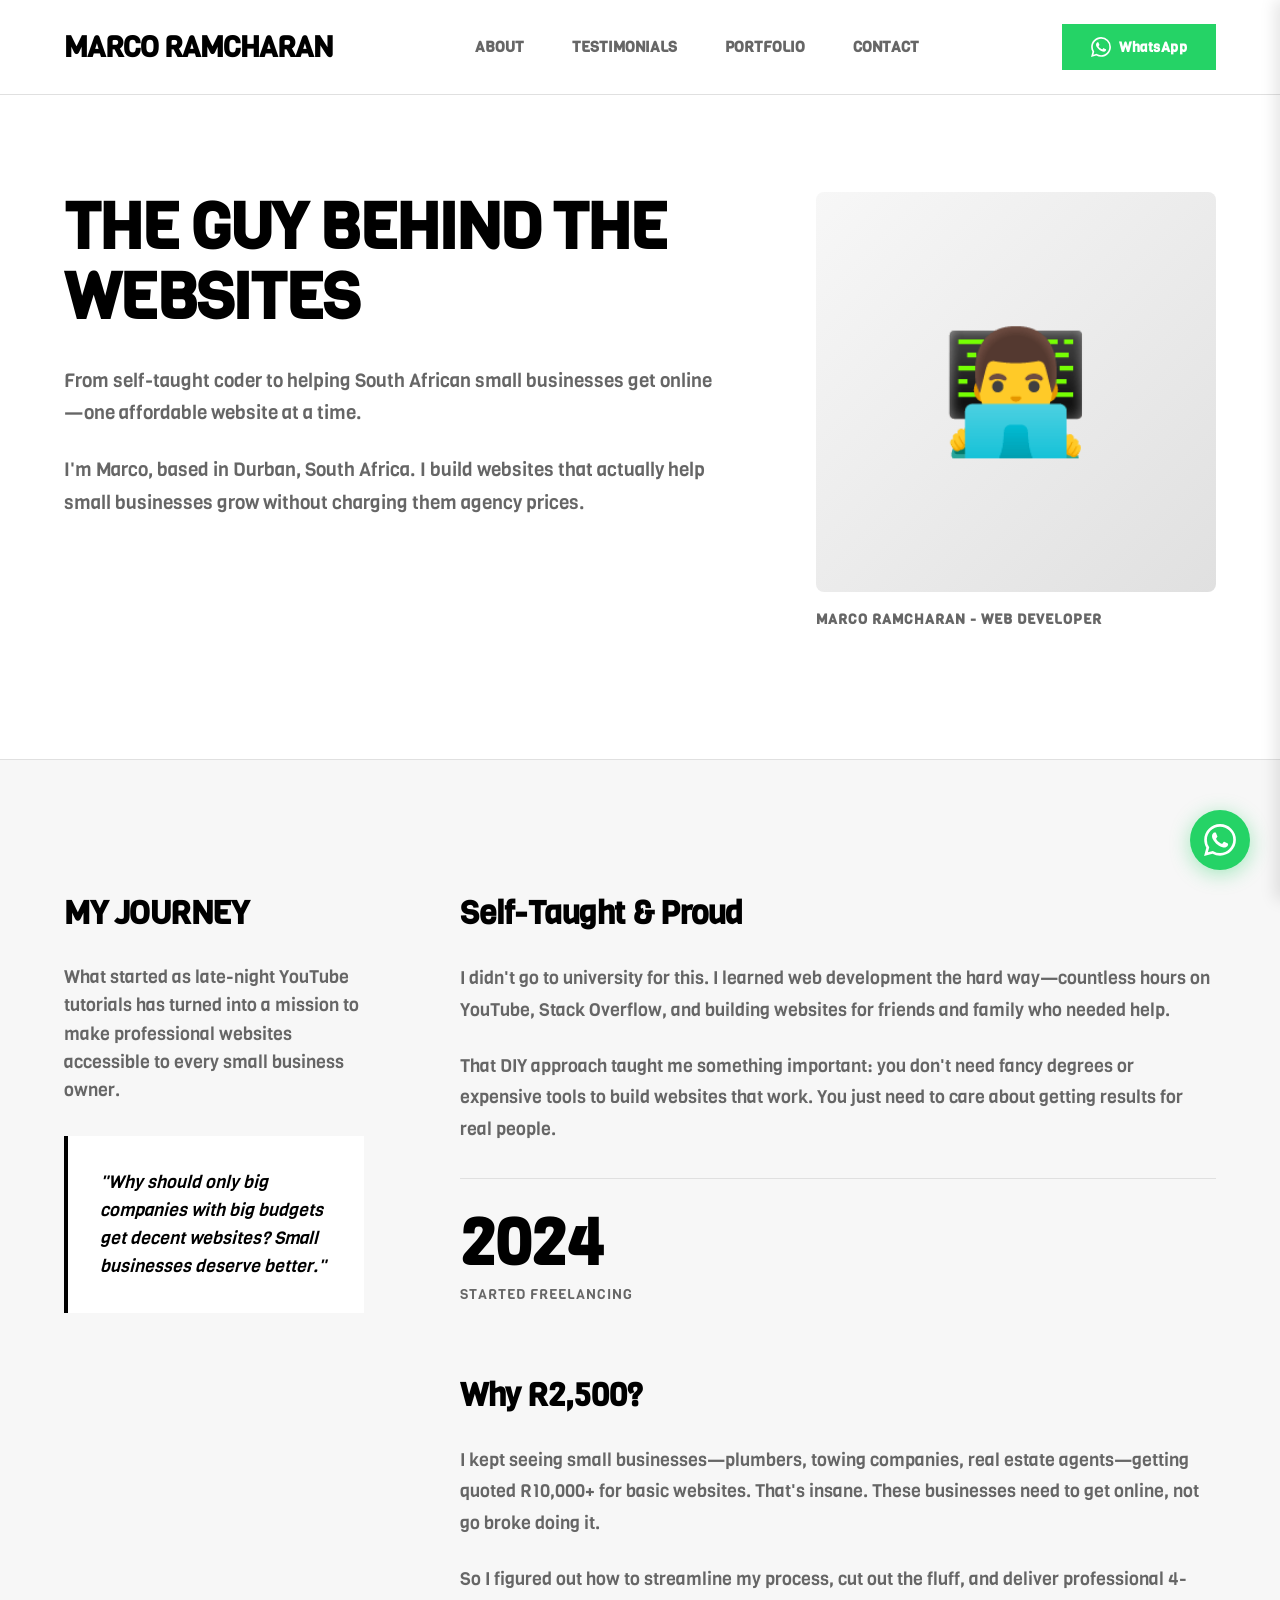
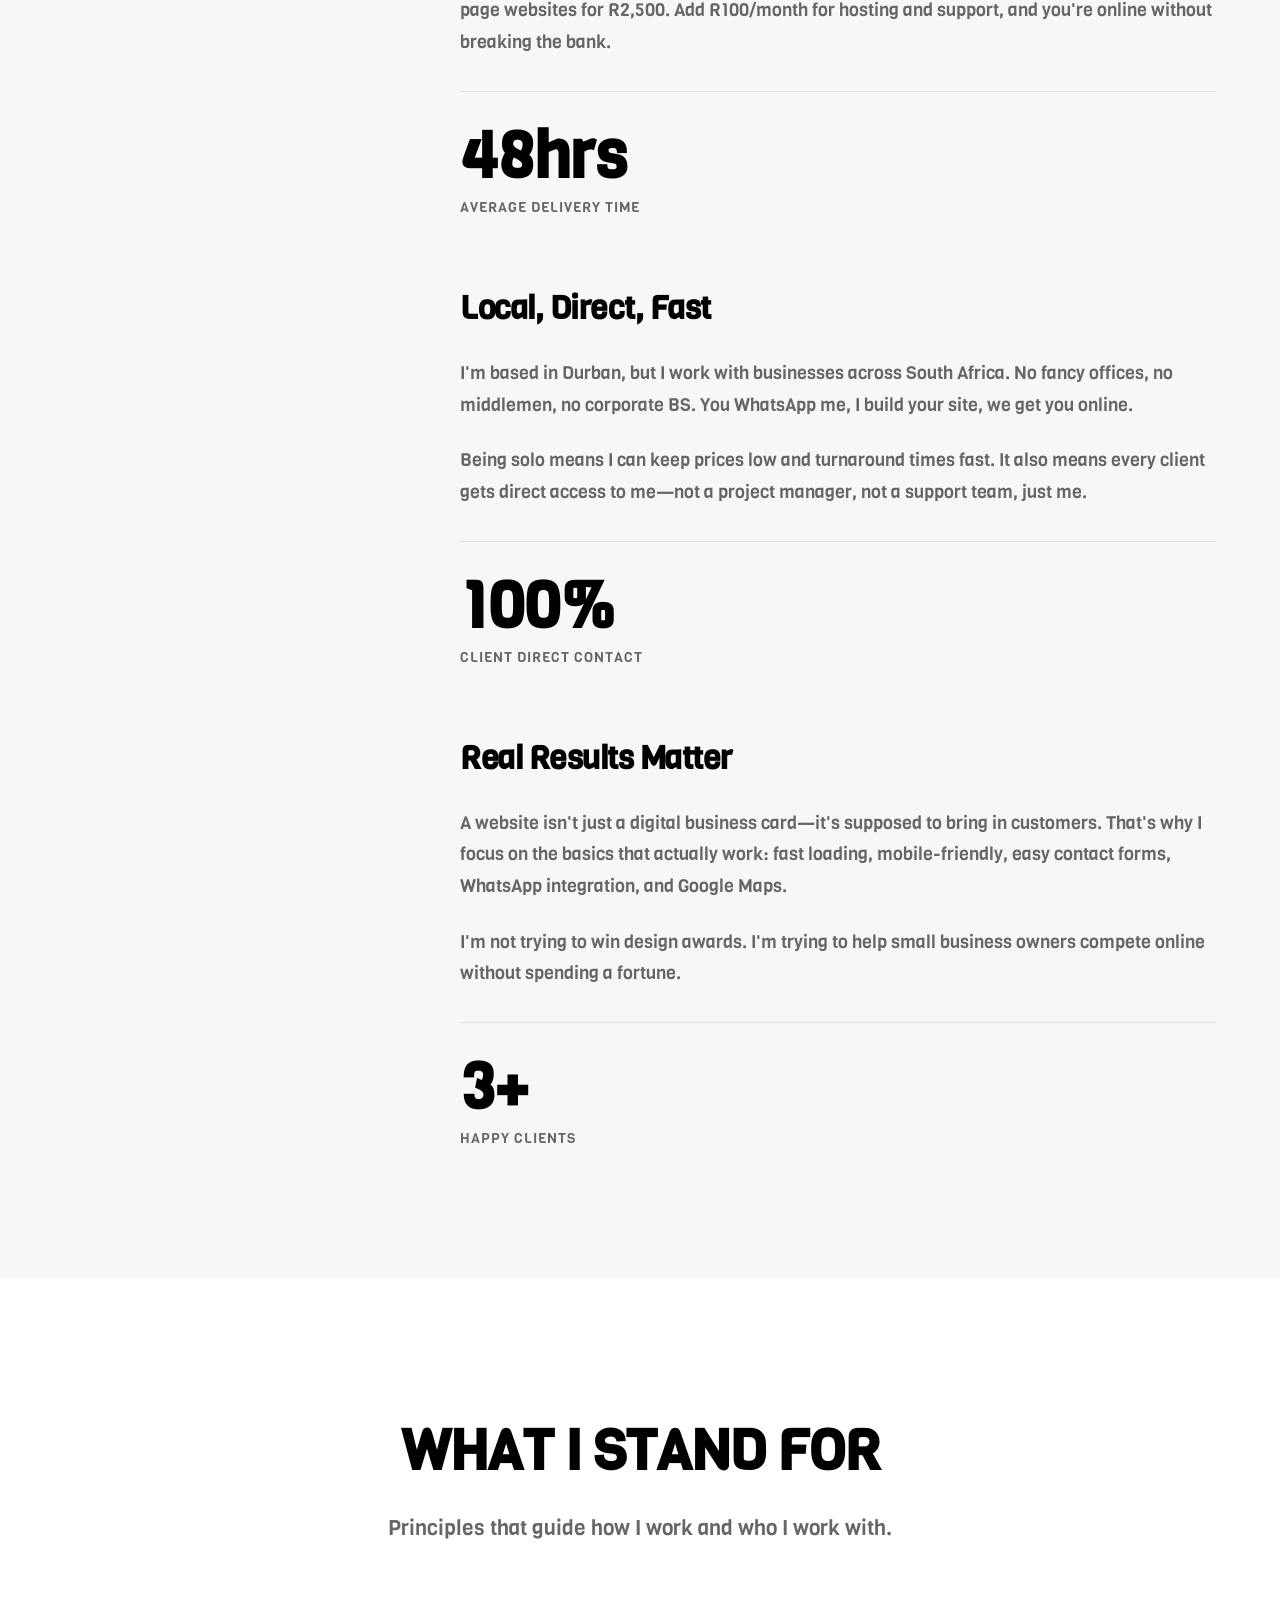
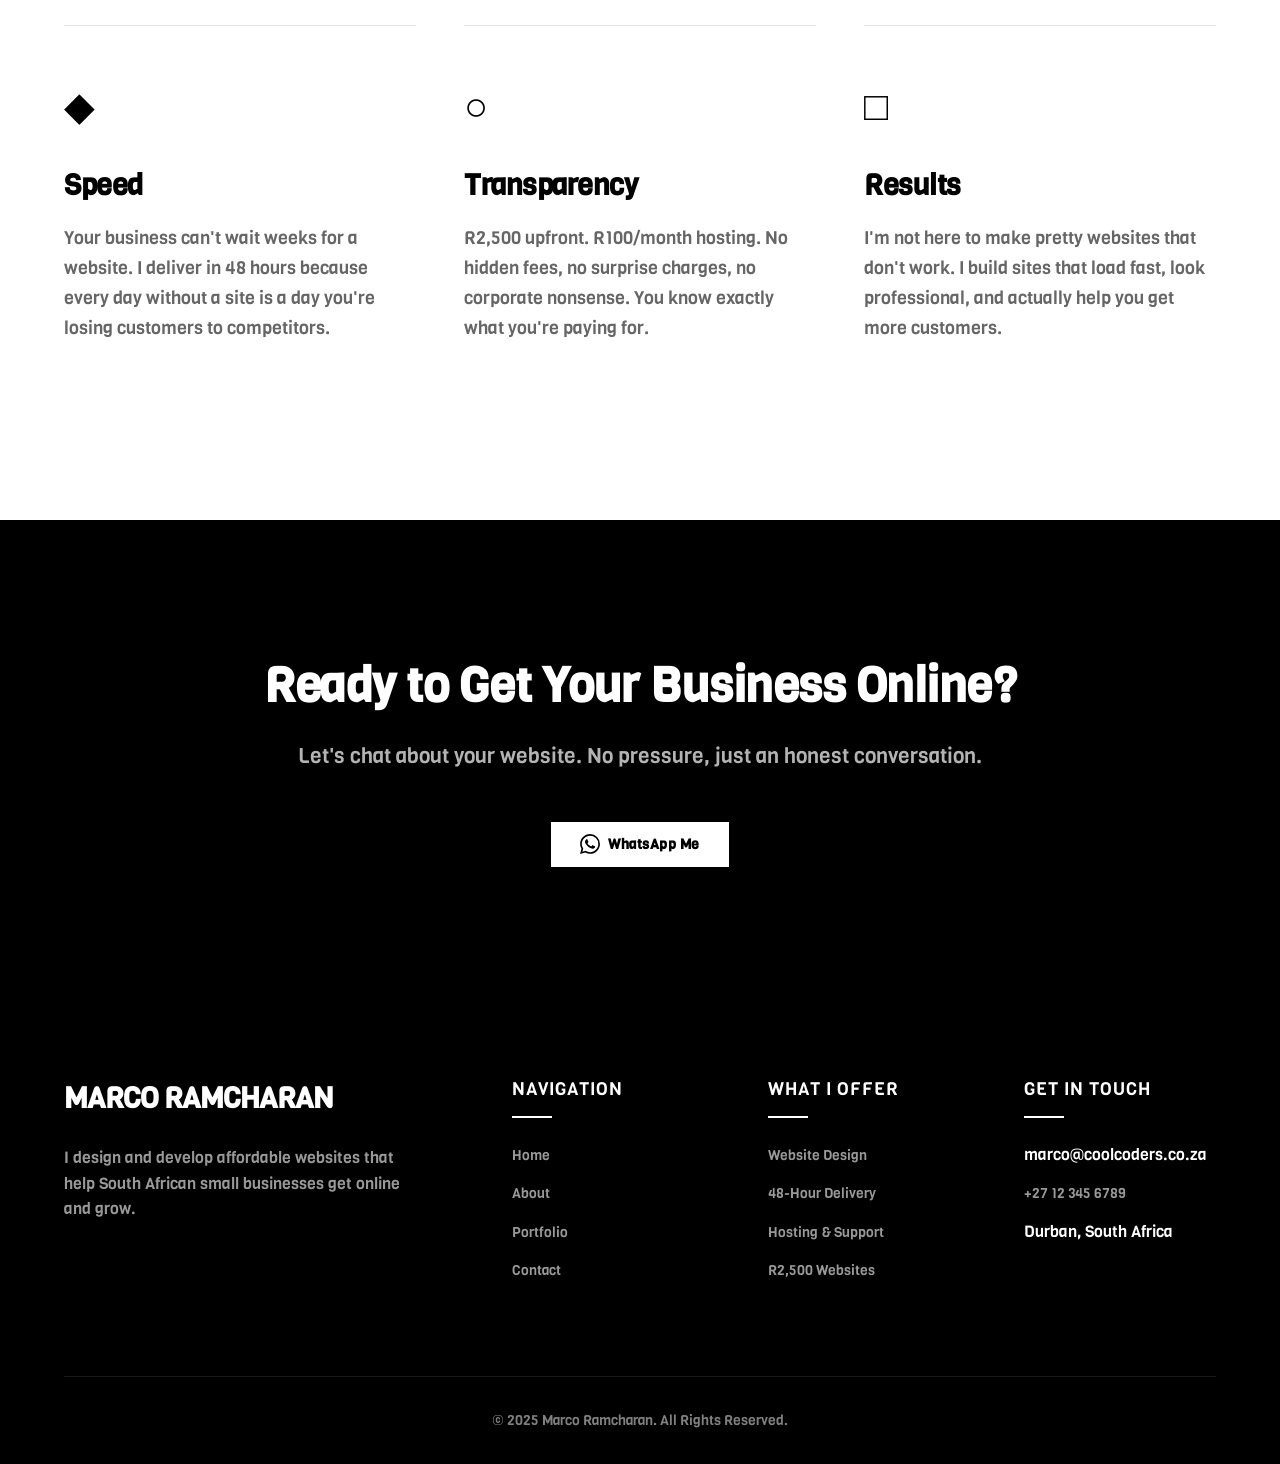
==== commit 94575c5c: "added" ====
--- a/about/index.html
+++ b/about/index.html
@@ -771,10 +771,10 @@
         <nav>
           <a href="/" class="logo">MARCO RAMCHARAN</a>
           <ul class="nav-links">
-            <li><a href="/">HOME</a></li>
-            <li><a href="/about">ABOUT</a></li>
-            <li><a href="/#portfolio">WORK</a></li>
-            <li><a href="/#contact">CONTACT</a></li>
+          <li><a href="/about">ABOUT</a></li>
+          <li><a href="/testimonials">TESTIMONIALS</a></li>
+          <li><a href="/portfolio">PORTFOLIO</a></li>
+          <li><a href="/contact/">CONTACT</a></li>
           </ul>
           <a href="https://wa.me/27123456789" class="btn btn-whatsapp">
             <svg width="20" height="20" viewBox="0 0 24 24" fill="currentColor">
@@ -797,10 +797,10 @@
           <button class="mobile-nav-close" aria-label="Close navigation"></button>
         </div>
         <ul class="mobile-nav-links">
-          <li><a href="/">Home</a></li>
-          <li><a href="/about">About</a></li>
-          <li><a href="/#portfolio">Work</a></li>
-          <li><a href="/#contact">Contact</a></li>
+          <li><a href="/about">ABOUT</a></li>
+          <li><a href="/testimonials">TESTIMONIALS</a></li>
+          <li><a href="/portfolio">PORTFOLIO</a></li>
+          <li><a href="/contact/">CONTACT</a></li>
         </ul>
         <a href="https://wa.me/27123456789" class="btn btn-whatsapp">
           <svg width="20" height="20" viewBox="0 0 24 24" fill="currentColor">
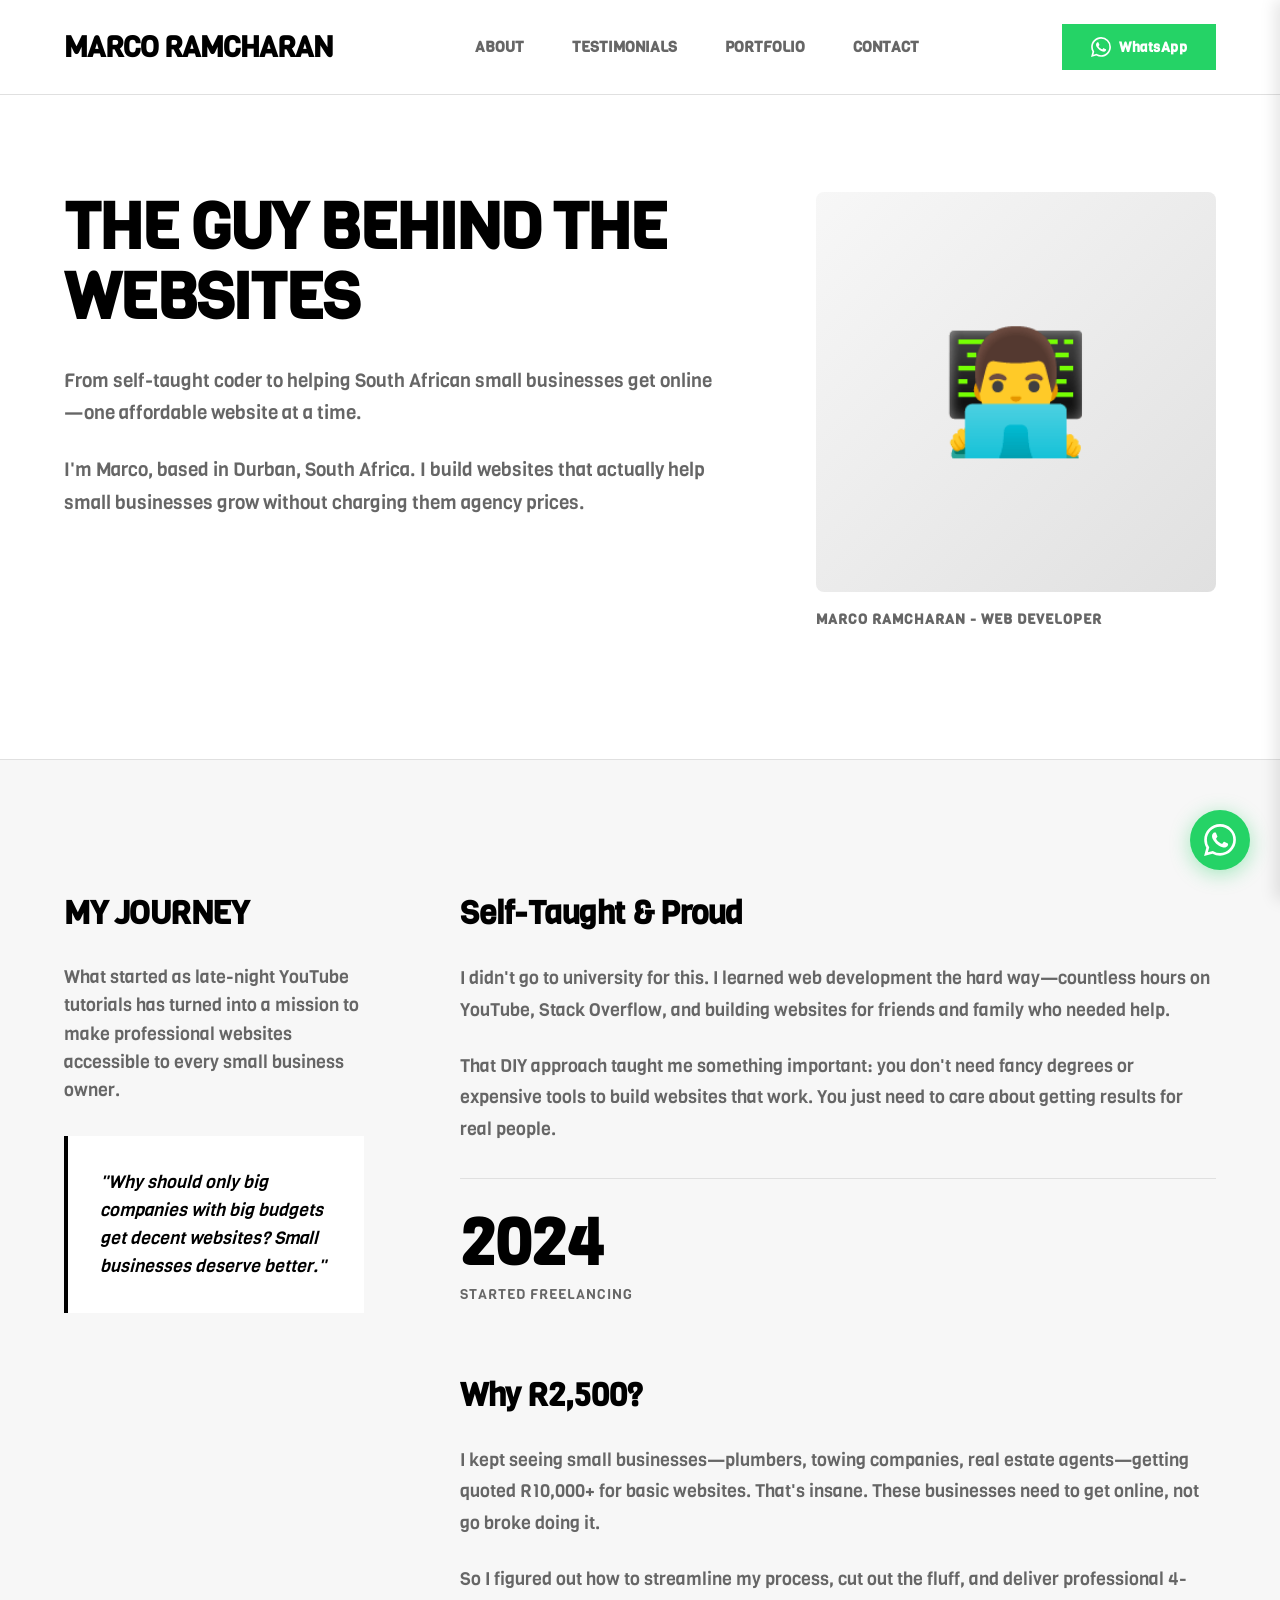
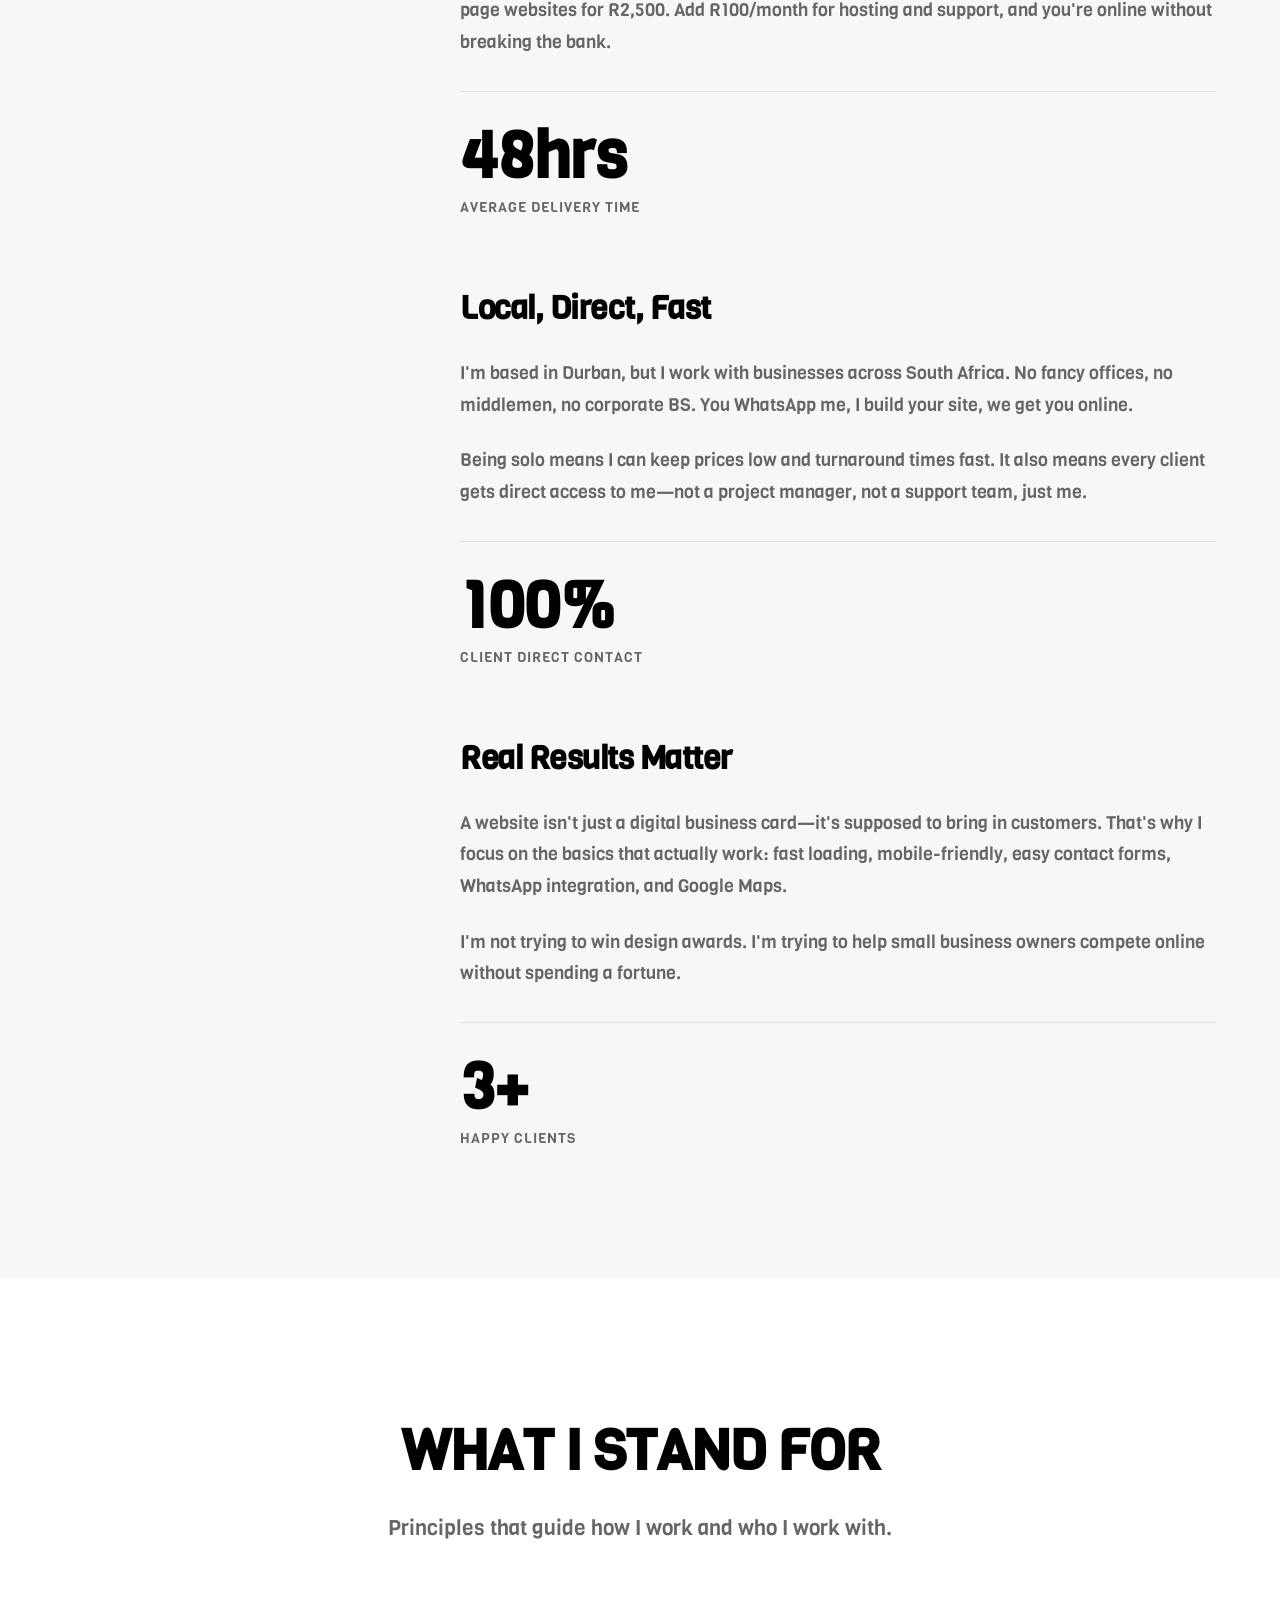
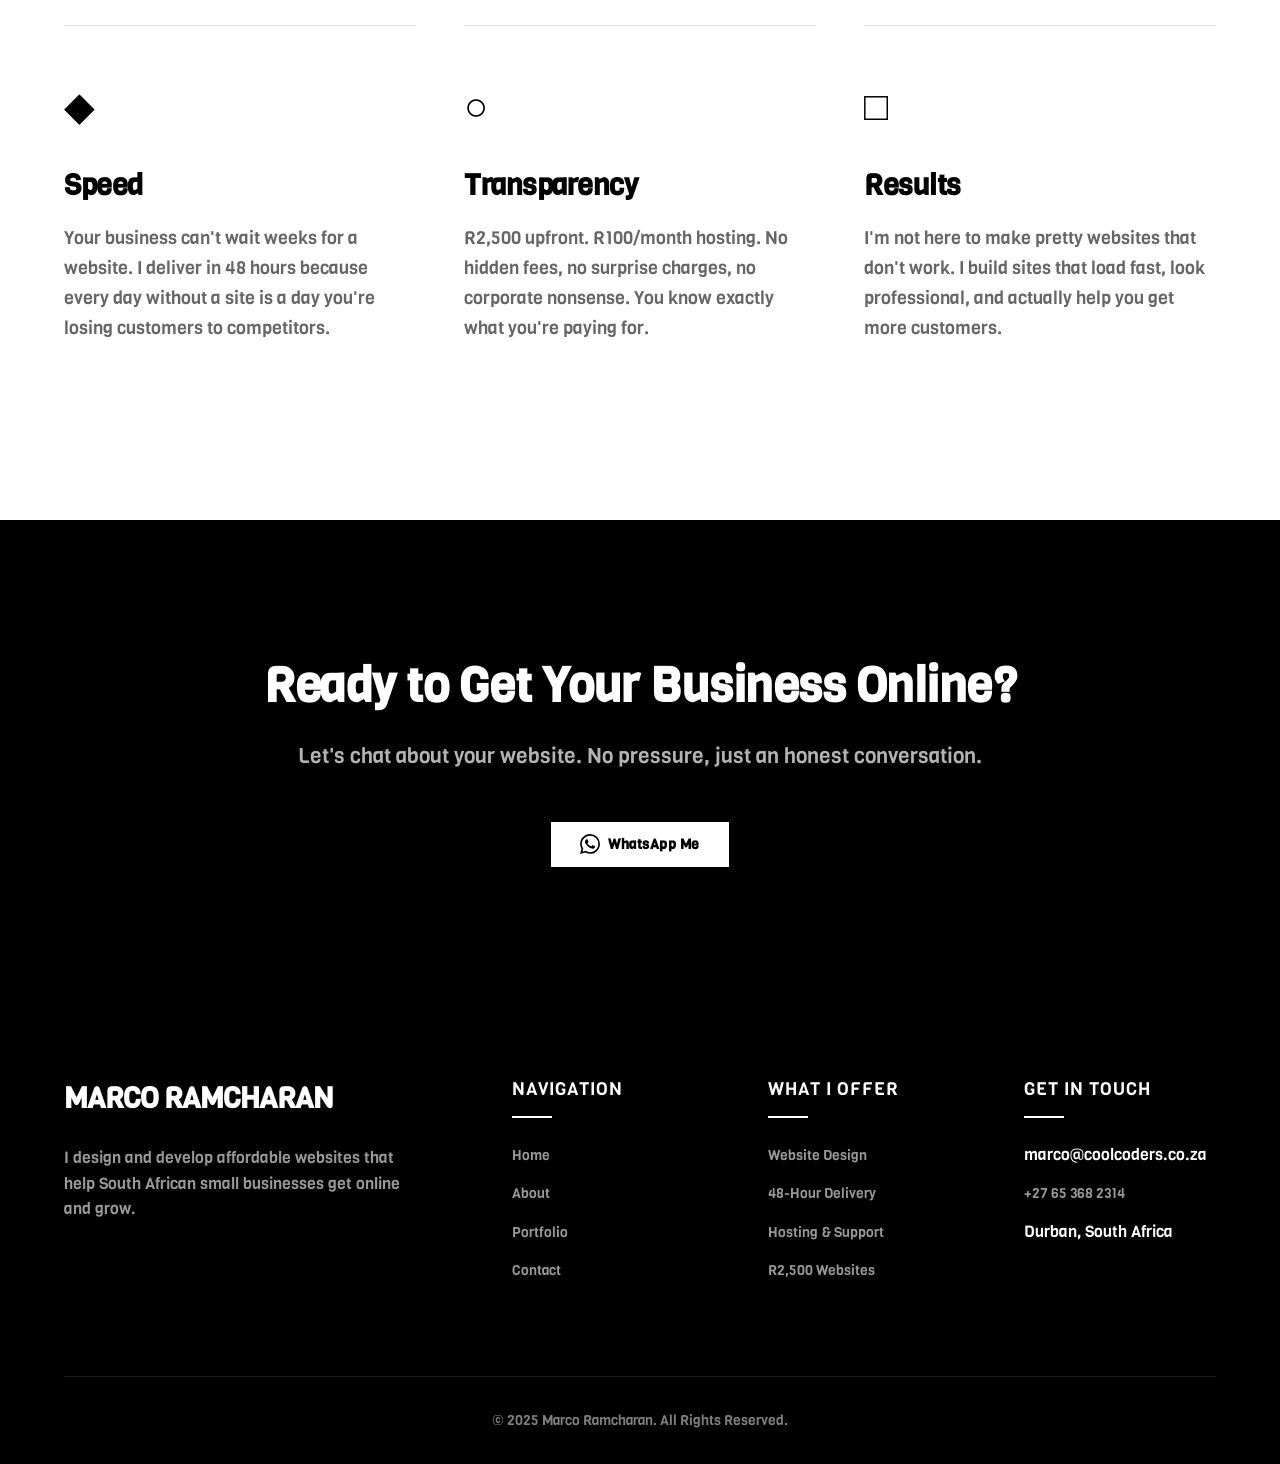
==== commit 4c7b014e: "added" ====
--- a/about/index.html
+++ b/about/index.html
@@ -776,7 +776,7 @@
           <li><a href="/portfolio">PORTFOLIO</a></li>
           <li><a href="/contact/">CONTACT</a></li>
           </ul>
-          <a href="https://wa.me/27123456789" class="btn btn-whatsapp">
+          <a href="https://wa.me/27653682314" class="btn btn-whatsapp">
             <svg width="20" height="20" viewBox="0 0 24 24" fill="currentColor">
               <path d="M17.472 14.382c-.297-.149-1.758-.867-2.03-.967-.273-.099-.471-.148-.67.15-.197.297-.767.966-.94 1.164-.173.199-.347.223-.644.075-.297-.15-1.255-.463-2.39-1.475-.883-.788-1.48-1.761-1.653-2.059-.173-.297-.018-.458.13-.606.134-.133.298-.347.446-.52.149-.174.198-.298.298-.497.099-.198.05-.371-.025-.52-.075-.149-.669-1.612-.916-2.207-.242-.579-.487-.5-.669-.51-.173-.008-.371-.01-.57-.01-.198 0-.52.074-.792.372-.272.297-1.04 1.016-1.04 2.479 0 1.462 1.065 2.875 1.213 3.074.149.198 2.096 3.2 5.077 4.487.709.306 1.262.489 1.694.625.712.227 1.36.195 1.871.118.571-.085 1.758-.719 2.006-1.413.248-.694.248-1.289.173-1.413-.074-.124-.272-.198-.57-.347m-5.421 7.403h-.004a9.87 9.87 0 01-5.031-1.378l-.361-.214-3.741.982.998-3.648-.235-.374a9.86 9.86 0 01-1.51-5.26c.001-5.45 4.436-9.884 9.888-9.884 2.64 0 5.122 1.03 6.988 2.898a9.825 9.825 0 012.893 6.994c-.003 5.45-4.437 9.884-9.885 9.884m8.413-18.297A11.815 11.815 0 0012.05 0C5.495 0 .16 5.335.157 11.892c0 2.096.547 4.142 1.588 5.945L.057 24l6.305-1.654a11.882 11.882 0 005.683 1.448h.005c6.554 0 11.89-5.335 11.893-11.893a11.821 11.821 0 00-3.48-8.413z"/>
             </svg>
@@ -802,7 +802,7 @@
           <li><a href="/portfolio">PORTFOLIO</a></li>
           <li><a href="/contact/">CONTACT</a></li>
         </ul>
-        <a href="https://wa.me/27123456789" class="btn btn-whatsapp">
+        <a href="https://wa.me/27653682314" class="btn btn-whatsapp">
           <svg width="20" height="20" viewBox="0 0 24 24" fill="currentColor">
             <path d="M17.472 14.382c-.297-.149-1.758-.867-2.03-.967-.273-.099-.471-.148-.67.15-.197.297-.767.966-.94 1.164-.173.199-.347.223-.644.075-.297-.15-1.255-.463-2.39-1.475-.883-.788-1.48-1.761-1.653-2.059-.173-.297-.018-.458.13-.606.134-.133.298-.347.446-.52.149-.174.198-.298.298-.497.099-.198.05-.371-.025-.52-.075-.149-.669-1.612-.916-2.207-.242-.579-.487-.5-.669-.51-.173-.008-.371-.01-.57-.01-.198 0-.52.074-.792.372-.272.297-1.04 1.016-1.04 2.479 0 1.462 1.065 2.875 1.213 3.074.149.198 2.096 3.2 5.077 4.487.709.306 1.262.489 1.694.625.712.227 1.36.195 1.871.118.571-.085 1.758-.719 2.006-1.413.248-.694.248-1.289.173-1.413-.074-.124-.272-.198-.57-.347m-5.421 7.403h-.004a9.87 9.87 0 01-5.031-1.378l-.361-.214-3.741.982.998-3.648-.235-.374a9.86 9.86 0 01-1.51-5.26c.001-5.45 4.436-9.884 9.888-9.884 2.64 0 5.122 1.03 6.988 2.898a9.825 9.825 0 012.893 6.994c-.003 5.45-4.437 9.884-9.885 9.884m8.413-18.297A11.815 11.815 0 0012.05 0C5.495 0 .16 5.335.157 11.892c0 2.096.547 4.142 1.588 5.945L.057 24l6.305-1.654a11.882 11.882 0 005.683 1.448h.005c6.554 0 11.89-5.335 11.893-11.893a11.821 11.821 0 00-3.48-8.413z"/>
           </svg>
@@ -946,7 +946,7 @@
       <div class="container">
         <h2>Ready to Get Your Business Online?</h2>
         <p>Let's chat about your website. No pressure, just an honest conversation.</p>
-        <a href="https://wa.me/27123456789" class="btn btn-whatsapp">
+        <a href="https://wa.me/27653682314" class="btn btn-whatsapp">
           <svg width="20" height="20" viewBox="0 0 24 24" fill="currentColor">
             <path d="M17.472 14.382c-.297-.149-1.758-.867-2.03-.967-.273-.099-.471-.148-.67.15-.197.297-.767.966-.94 1.164-.173.199-.347.223-.644.075-.297-.15-1.255-.463-2.39-1.475-.883-.788-1.48-1.761-1.653-2.059-.173-.297-.018-.458.13-.606.134-.133.298-.347.446-.52.149-.174.198-.298.298-.497.099-.198.05-.371-.025-.52-.075-.149-.669-1.612-.916-2.207-.242-.579-.487-.5-.669-.51-.173-.008-.371-.01-.57-.01-.198 0-.52.074-.792.372-.272.297-1.04 1.016-1.04 2.479 0 1.462 1.065 2.875 1.213 3.074.149.198 2.096 3.2 5.077 4.487.709.306 1.262.489 1.694.625.712.227 1.36.195 1.871.118.571-.085 1.758-.719 2.006-1.413.248-.694.248-1.289.173-1.413-.074-.124-.272-.198-.57-.347m-5.421 7.403h-.004a9.87 9.87 0 01-5.031-1.378l-.361-.214-3.741.982.998-3.648-.235-.374a9.86 9.86 0 01-1.51-5.26c.001-5.45 4.436-9.884 9.888-9.884 2.64 0 5.122 1.03 6.988 2.898a9.825 9.825 0 012.893 6.994c-.003 5.45-4.437 9.884-9.885 9.884m8.413-18.297A11.815 11.815 0 0012.05 0C5.495 0 .16 5.335.157 11.892c0 2.096.547 4.142 1.588 5.945L.057 24l6.305-1.654a11.882 11.882 0 005.683 1.448h.005c6.554 0 11.89-5.335 11.893-11.893a11.821 11.821 0 00-3.48-8.413z"/>
           </svg>
@@ -970,24 +970,24 @@
             <ul class="footer-links">
               <li><a href="/">Home</a></li>
               <li><a href="/about">About</a></li>
-              <li><a href="/#portfolio">Portfolio</a></li>
-              <li><a href="/#contact">Contact</a></li>
+              <li><a href="/portfolio">Portfolio</a></li>
+              <li><a href="/contact">Contact</a></li>
             </ul>
           </div>
           <div class="footer-services">
             <h4 class="footer-heading">What I Offer</h4>
             <ul class="footer-links">
-              <li><a href="/#services">Website Design</a></li>
-              <li><a href="/#services">48-Hour Delivery</a></li>
-              <li><a href="/#services">Hosting & Support</a></li>
-              <li><a href="/#pricing">R2,500 Websites</a></li>
+              <li><a href="/">Website Design</a></li>
+              <li><a href="/">48-Hour Delivery</a></li>
+              <li><a href="/">Hosting & Support</a></li>
+              <li><a href="/">R2,500 Websites</a></li>
             </ul>
           </div>
           <div class="footer-contact">
             <h4 class="footer-heading">Get in Touch</h4>
             <ul class="footer-links">
               <li>marco@coolcoders.co.za</li>
-              <li><a href="https://wa.me/27123456789">+27 12 345 6789</a></li>
+              <li><a href="https://wa.me/27653682314">+27 65 368 2314</a></li>
               <li>Durban, South Africa</li>
             </ul>
           </div>
@@ -999,7 +999,7 @@
     </footer>
 
     <!-- Floating WhatsApp Button -->
-    <a href="https://wa.me/27123456789" class="whatsapp-float" aria-label="Contact on WhatsApp">
+    <a href="https://wa.me/27653682314" class="whatsapp-float" aria-label="Contact on WhatsApp">
       <svg width="32" height="32" viewBox="0 0 24 24" fill="white">
         <path d="M17.472 14.382c-.297-.149-1.758-.867-2.03-.967-.273-.099-.471-.148-.67.15-.197.297-.767.966-.94 1.164-.173.199-.347.223-.644.075-.297-.15-1.255-.463-2.39-1.475-.883-.788-1.48-1.761-1.653-2.059-.173-.297-.018-.458.13-.606.134-.133.298-.347.446-.52.149-.174.198-.298.298-.497.099-.198.05-.371-.025-.52-.075-.149-.669-1.612-.916-2.207-.242-.579-.487-.5-.669-.51-.173-.008-.371-.01-.57-.01-.198 0-.52.074-.792.372-.272.297-1.04 1.016-1.04 2.479 0 1.462 1.065 2.875 1.213 3.074.149.198 2.096 3.2 5.077 4.487.709.306 1.262.489 1.694.625.712.227 1.36.195 1.871.118.571-.085 1.758-.719 2.006-1.413.248-.694.248-1.289.173-1.413-.074-.124-.272-.198-.57-.347m-5.421 7.403h-.004a9.87 9.87 0 01-5.031-1.378l-.361-.214-3.741.982.998-3.648-.235-.374a9.86 9.86 0 01-1.51-5.26c.001-5.45 4.436-9.884 9.888-9.884 2.64 0 5.122 1.03 6.988 2.898a9.825 9.825 0 012.893 6.994c-.003 5.45-4.437 9.884-9.885 9.884m8.413-18.297A11.815 11.815 0 0012.05 0C5.495 0 .16 5.335.157 11.892c0 2.096.547 4.142 1.588 5.945L.057 24l6.305-1.654a11.882 11.882 0 005.683 1.448h.005c6.554 0 11.89-5.335 11.893-11.893a11.821 11.821 0 00-3.48-8.413z"/>
       </svg>
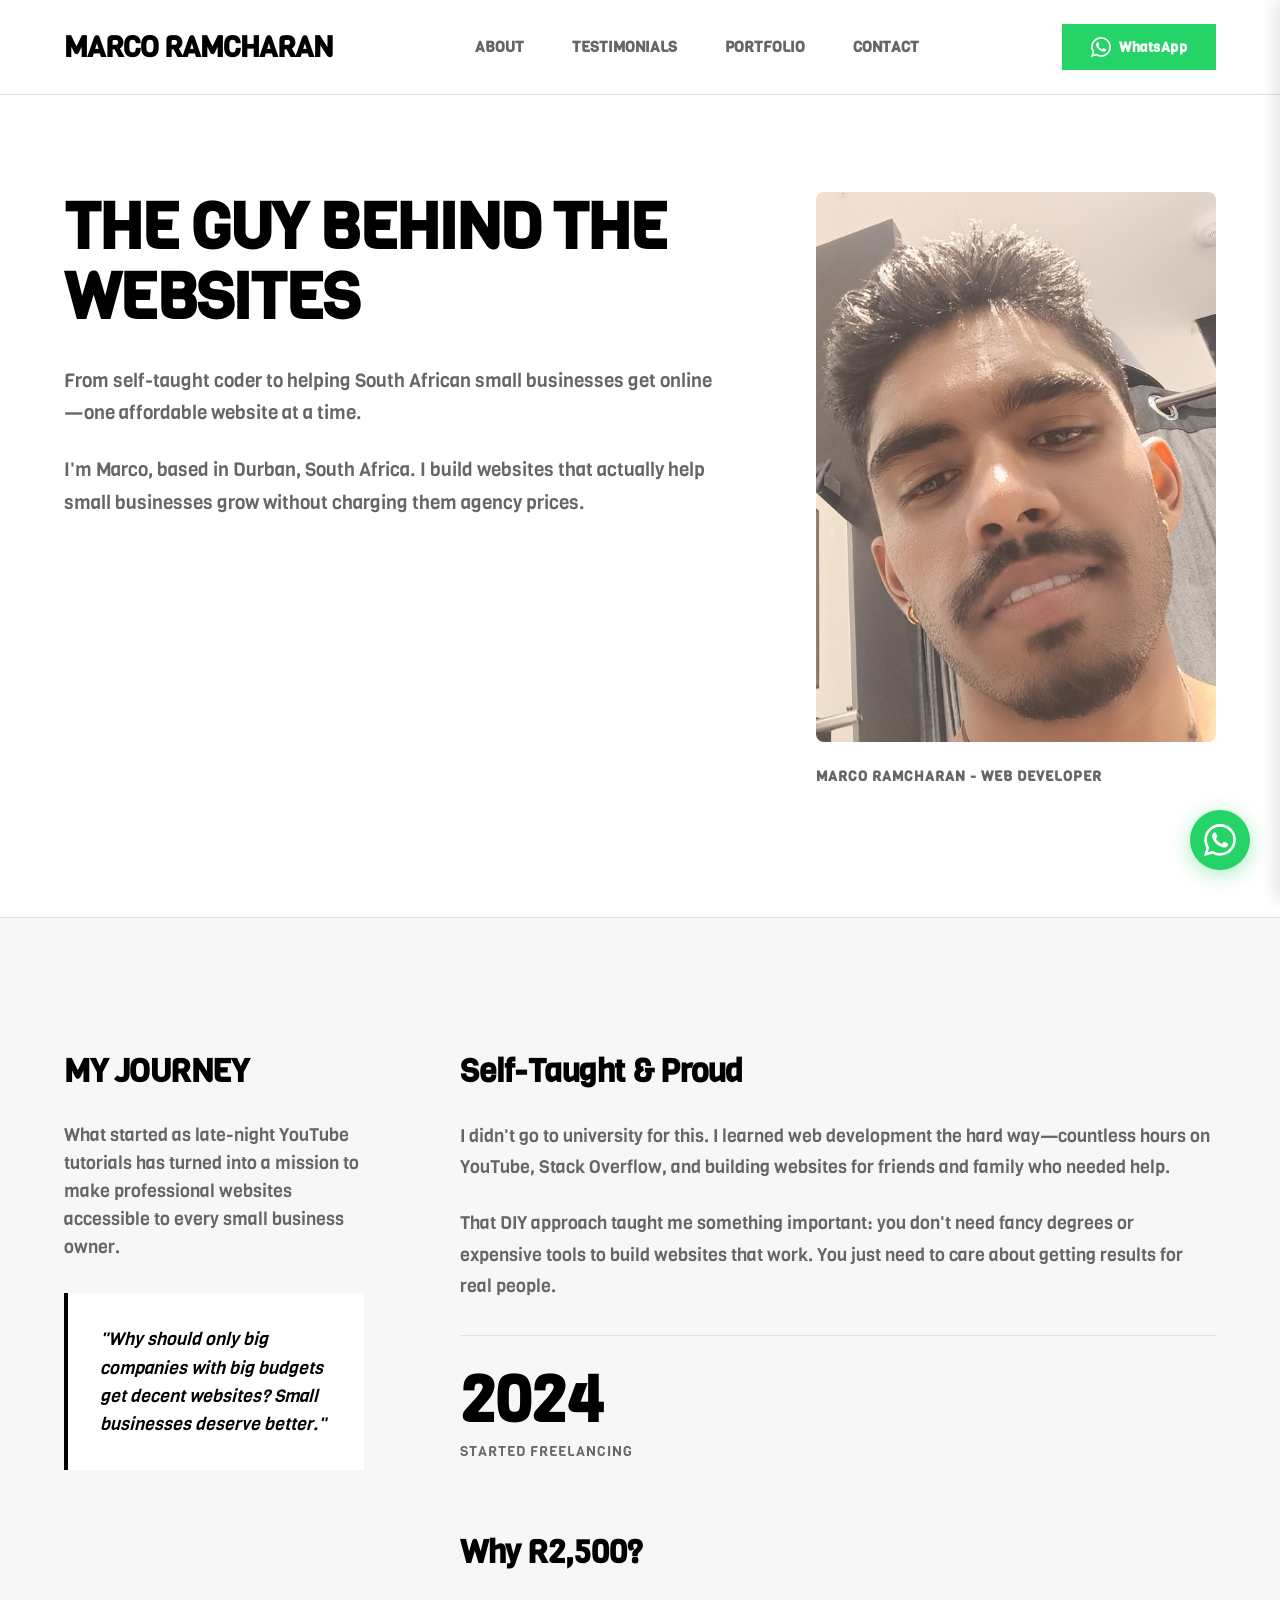
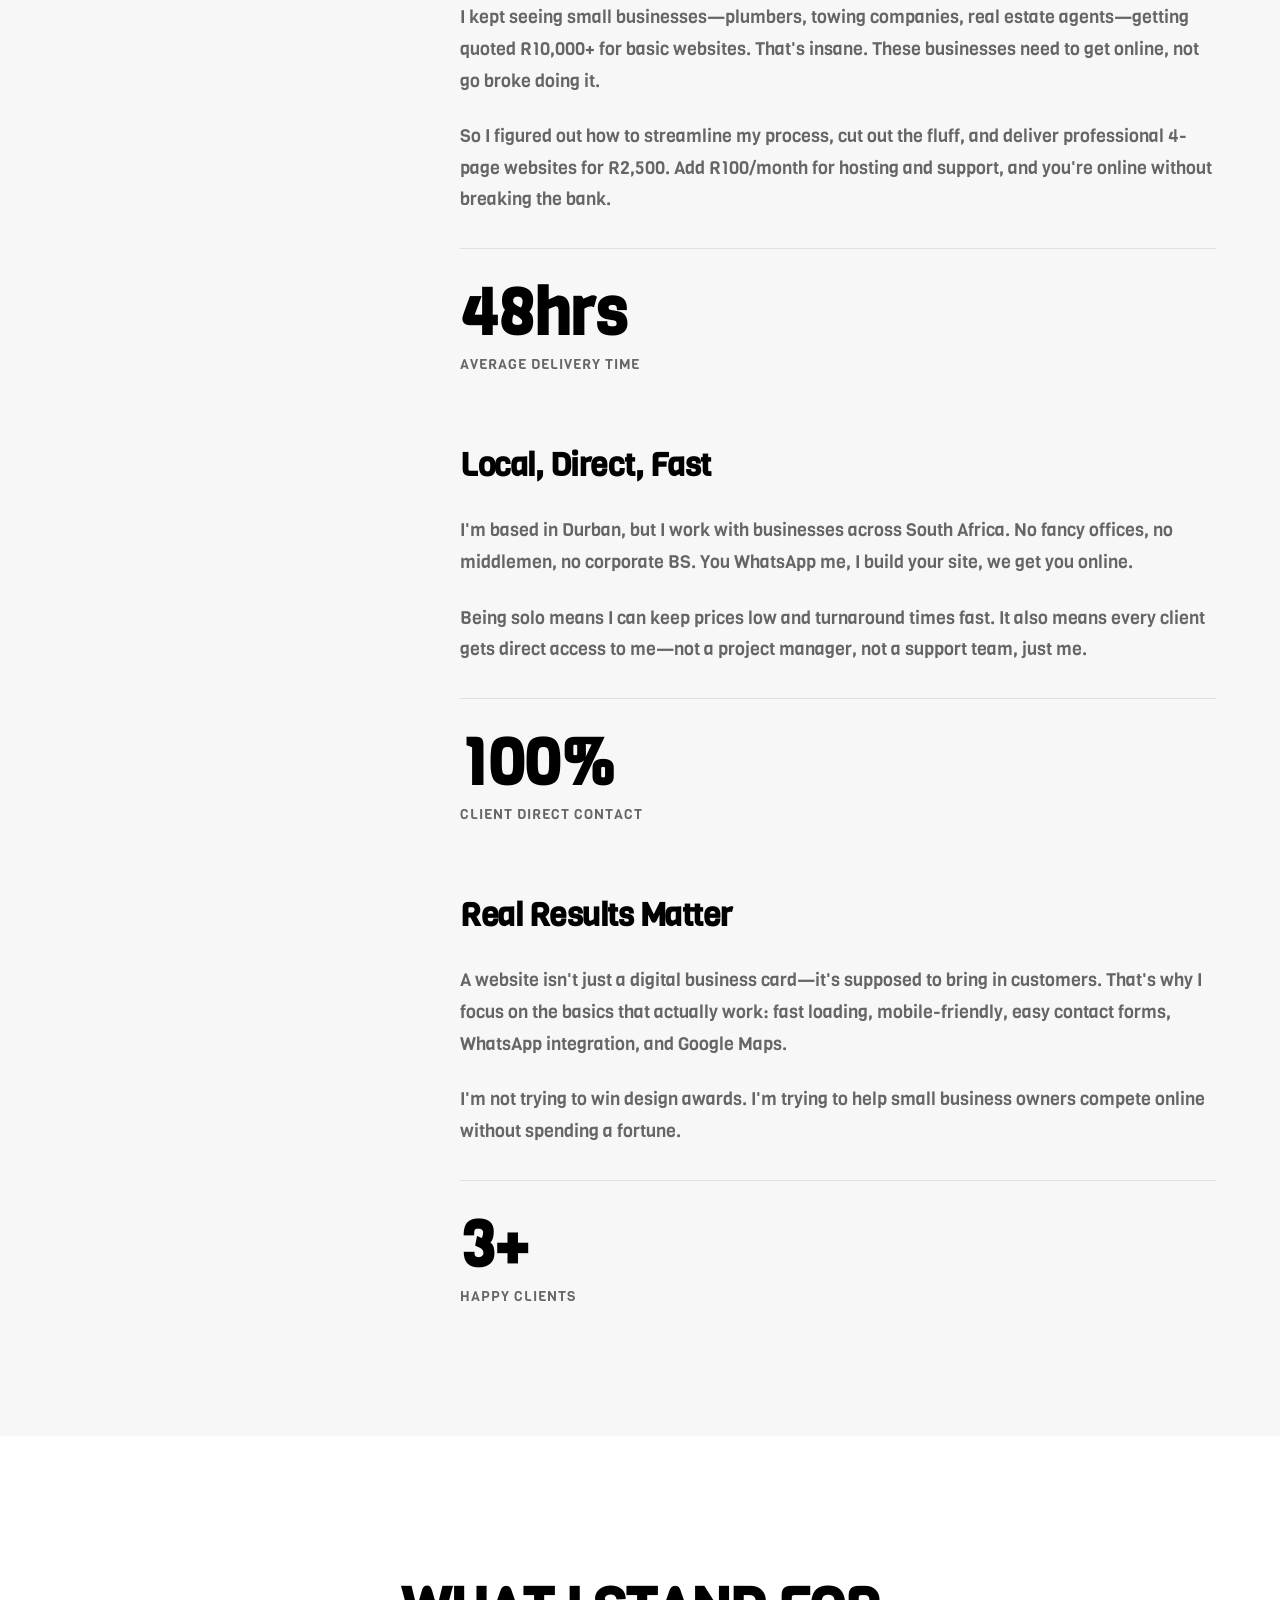
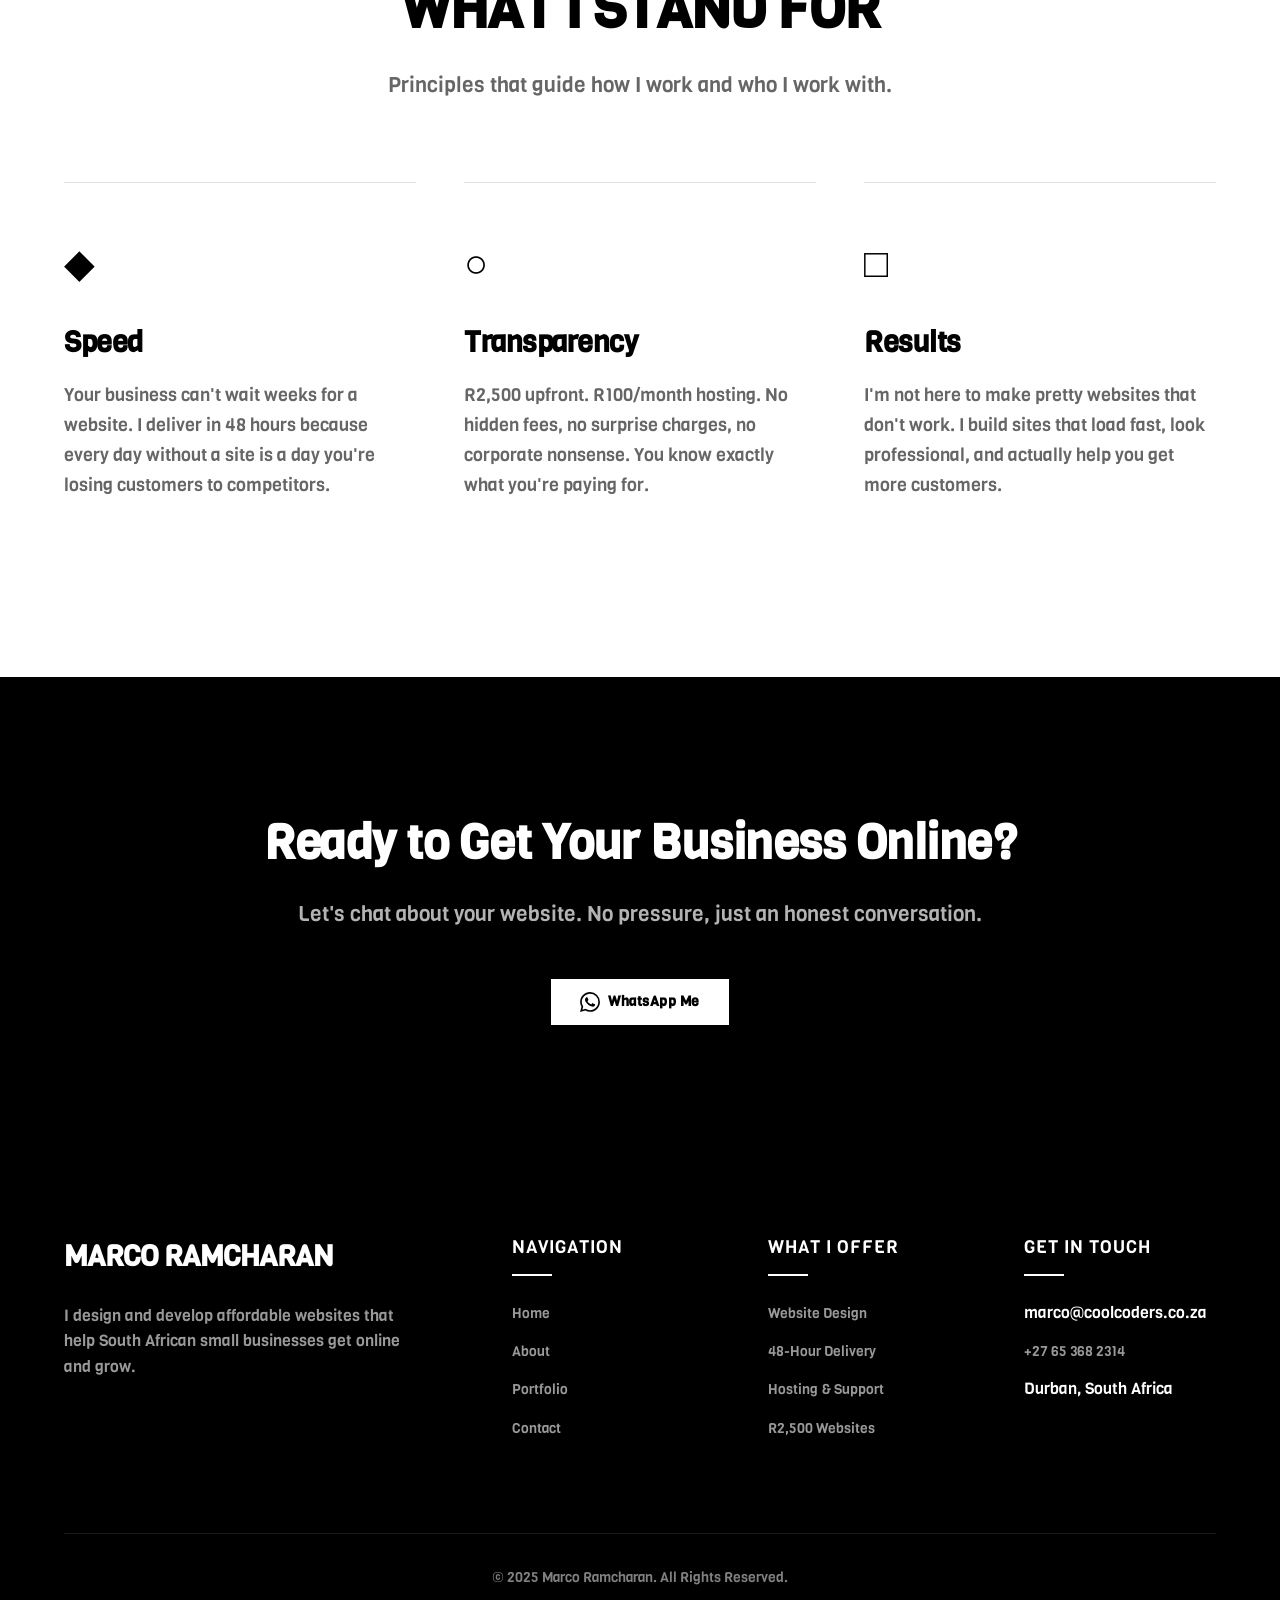
==== commit cc043a5b: "added" ====
--- a/about/index.html
+++ b/about/index.html
@@ -826,9 +826,7 @@
             </p>
           </div>
           <div class="about-image">
-            <div style="width: 100%; height: 400px; background: linear-gradient(135deg, #f7f7f7, #e0e0e0); border-radius: 8px; display: flex; align-items: center; justify-content: center; font-size: 120px;">
-              👨‍💻
-            </div>
+            <img src="/images/marconew.jpg" alt="">
             <div class="about-image-caption">
               Marco Ramcharan - Web Developer
             </div>
